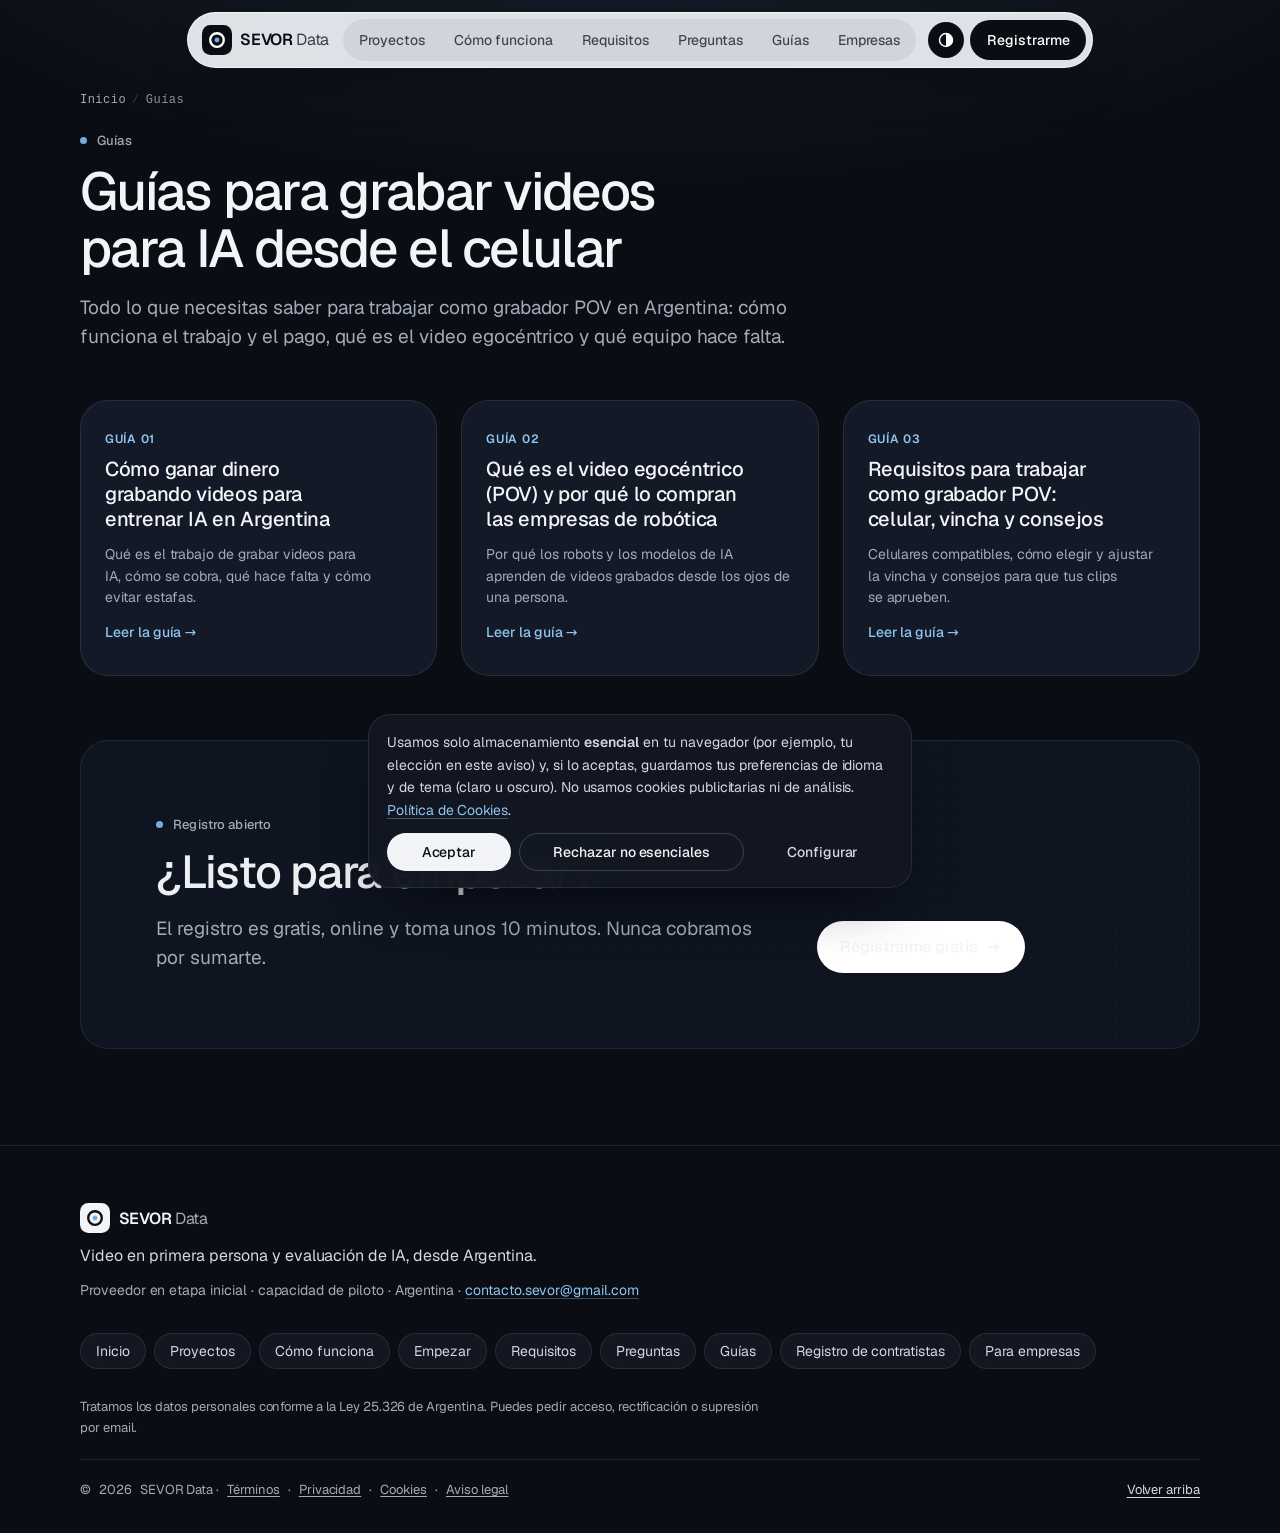
==== guias/index.html @ 480b8129 "Dominio: sevor-data.dev.ar" ====
<!doctype html>
<html lang="es">
<head>
  <meta charset="utf-8">
  <meta name="viewport" content="width=device-width, initial-scale=1, viewport-fit=cover">
  <meta name="color-scheme" content="dark light">
  <title>Guías para grabar videos para IA desde el celular | SEVOR Data</title>
  <meta name="description" content="Guías en español para trabajar grabando video POV para inteligencia artificial en Argentina: cómo se gana, qué es el video egocéntrico y qué celular y vincha necesitas.">
  <meta name="robots" content="index, follow">
  <meta name="theme-color" content="#0a0d14" media="(prefers-color-scheme: dark)">
  <meta name="theme-color" content="#0a0d14">
  <link rel="canonical" href="https://sevor-data.dev.ar/guias/">
  <link rel="icon" href="../favicon.svg" type="image/svg+xml">
  <link rel="apple-touch-icon" href="../assets/img/apple-touch-icon.png">

  <meta property="og:type" content="website">
  <meta property="og:site_name" content="SEVOR Data">
  <meta property="og:locale" content="es_AR">
  <meta property="og:title" content="Guías para grabar videos para IA desde el celular | SEVOR Data">
  <meta property="og:description" content="Guías en español para trabajar grabando video POV para inteligencia artificial en Argentina: cómo se gana, qué es el video egocéntrico y qué celular y vincha necesitas.">
  <meta property="og:url" content="https://sevor-data.dev.ar/guias/">
  <meta property="og:image" content="https://sevor-data.dev.ar/assets/img/og-image.png">
  <meta property="og:image:width" content="1200">
  <meta property="og:image:height" content="630">
  <meta property="og:image:alt" content="SEVOR Data: video POV en primera persona para entrenar IA, desde Argentina">
  <meta name="twitter:card" content="summary_large_image">
  <meta name="twitter:title" content="Guías para grabar videos para IA desde el celular | SEVOR Data">
  <meta name="twitter:description" content="Guías en español para trabajar grabando video POV para inteligencia artificial en Argentina: cómo se gana, qué es el video egocéntrico y qué celular y vincha necesitas.">
  <meta name="twitter:image" content="https://sevor-data.dev.ar/assets/img/og-image.png">

  <script>(function(d){d.classList.add("js");var t=null;try{t=localStorage.getItem("sevor_theme")}catch(e){}d.setAttribute("data-theme",t==="light"?"light":"dark")})(document.documentElement);</script>
  <link rel="preload" as="font" type="font/woff2" href="../assets/fonts/geist-latin.woff2" crossorigin>
  <link rel="stylesheet" href="../assets/css/style.css?v=20261111">
  <link rel="stylesheet" href="../assets/css/sevor.css?v=20261111">
  <script type="application/ld+json">
{
  "@context": "https://schema.org",
  "@graph": [
    {
      "@type": "Organization",
      "@id": "https://sevor-data.dev.ar/#org",
      "name": "SEVOR Data",
      "url": "https://sevor-data.dev.ar/",
      "logo": "https://sevor-data.dev.ar/assets/img/logo-512.png",
      "email": "contacto.sevor@gmail.com",
      "description": "Equipo argentino que coordina contratistas independientes para grabar video egocéntrico (POV) de tareas del hogar y al aire libre, usado para entrenar modelos de inteligencia artificial y robótica.",
      "areaServed": {
        "@type": "Country",
        "name": "Argentina"
      },
      "knowsLanguage": [
        "es",
        "en",
        "pt"
      ],
      "contactPoint": {
        "@type": "ContactPoint",
        "contactType": "customer support",
        "email": "contacto.sevor@gmail.com",
        "availableLanguage": [
          "Spanish",
          "English",
          "Portuguese"
        ]
      }
    },
    {
      "@type": "WebSite",
      "@id": "https://sevor-data.dev.ar/#website",
      "url": "https://sevor-data.dev.ar/",
      "name": "SEVOR Data",
      "inLanguage": "es",
      "publisher": {
        "@id": "https://sevor-data.dev.ar/#org"
      }
    },
    {
      "@type": "CollectionPage",
      "@id": "https://sevor-data.dev.ar/guias/#page",
      "url": "https://sevor-data.dev.ar/guias/",
      "name": "Guías para grabar videos para IA",
      "inLanguage": "es",
      "isPartOf": {
        "@id": "https://sevor-data.dev.ar/#website"
      },
      "hasPart": [
        {
          "@type": "Article",
          "headline": "Cómo ganar dinero grabando videos para entrenar IA en Argentina",
          "url": "https://sevor-data.dev.ar/guias/ganar-dinero-grabando-videos-para-ia.html"
        },
        {
          "@type": "Article",
          "headline": "Qué es el video egocéntrico (POV) y por qué lo compran las empresas de robótica",
          "url": "https://sevor-data.dev.ar/guias/que-es-el-video-egocentrico-pov.html"
        },
        {
          "@type": "Article",
          "headline": "Requisitos para trabajar como grabador POV: celular, vincha y consejos",
          "url": "https://sevor-data.dev.ar/guias/requisitos-grabador-pov-celular-vincha.html"
        }
      ]
    },
    {
      "@type": "BreadcrumbList",
      "itemListElement": [
        {
          "@type": "ListItem",
          "position": 1,
          "name": "Inicio",
          "item": "https://sevor-data.dev.ar/"
        },
        {
          "@type": "ListItem",
          "position": 2,
          "name": "Guías",
          "item": "https://sevor-data.dev.ar/guias/"
        }
      ]
    }
  ]
}
  </script>
  <script src="../assets/js/config.js?v=20261111" defer></script>
  <script src="../assets/js/main.js?v=20261111" defer></script>
</head>
<body id="top" data-root="../" data-page="guias">
  <a class="skip" href="#main">Saltar al contenido</a>

  <header class="sx-header" data-header>
    <div class="sx-bar">
      <a class="sx-brand" href="../" aria-label="SEVOR Data, inicio"><svg class="sx-mark" viewBox="0 0 32 32" aria-hidden="true"><rect width="32" height="32" rx="9" class="sx-mark__bg"/><circle cx="16" cy="16" r="7.25" fill="none" class="sx-mark__ring" stroke-width="2.5"/><circle cx="16" cy="16" r="2.6" fill="#74acdf"/></svg><span class="sx-brand__word">SEVOR <span>Data</span></span></a>
      <nav class="sx-nav" aria-label="Principal"><ul class="sx-nav__track"><li><a href="../#proyectos">Proyectos</a></li><li><a href="../#como-funciona">Cómo funciona</a></li><li><a href="../#requisitos">Requisitos</a></li><li><a href="../#preguntas">Preguntas</a></li><li><a href="../guias/">Guías</a></li><li><a href="../para-empresas.html">Empresas</a></li></ul></nav>
      <div class="sx-tools"><button class="sx-theme" type="button" data-theme-toggle aria-label="Cambiar a tema claro"><svg viewBox="0 0 20 20" aria-hidden="true"><circle cx="10" cy="10" r="7.25" fill="none" stroke="currentColor" stroke-width="1.6"/><path d="M10 2.75a7.25 7.25 0 0 1 0 14.5z" fill="currentColor"/></svg></button><a class="sx-cta" href="../registro.html">Registrarme</a><button class="menu-toggle sx-menu-btn" type="button" aria-expanded="false" aria-controls="mobile-menu" aria-label="Menú"><span></span></button></div>
    </div>
    <div class="mobile-menu sx-sheet" id="mobile-menu" hidden><nav aria-label="Móvil"><ul><li><a href="../#proyectos">Proyectos</a></li><li><a href="../#como-funciona">Cómo funciona</a></li><li><a href="../#requisitos">Requisitos</a></li><li><a href="../#preguntas">Preguntas</a></li><li><a href="../guias/">Guías</a></li><li><a href="../para-empresas.html">Empresas</a></li></ul></nav><div class="sx-sheet__cta"><a class="btn btn-primary" href="../registro.html">Registrarme</a></div></div>
  </header>

  <main id="main" class="article-page">
    <div class="container">
      <nav class="crumbs" aria-label="Ruta"><ol><li><a href="../">Inicio</a></li><li aria-current="page">Guías</li></ol></nav>
      <header class="article-head">
        <p class="eyebrow">Guías</p>
        <h1>Guías para grabar videos para IA desde el celular</h1>
        <p class="lead">Todo lo que necesitas saber para trabajar como grabador POV en Argentina: cómo funciona el trabajo y el pago, qué es el video egocéntrico y qué equipo hace falta.</p>
      </header>
      <ul class="guide-cards" role="list">
          <li><a href="../guias/ganar-dinero-grabando-videos-para-ia.html"><span class="num">GUÍA 01</span><h2 style="font-size:var(--fs-lg);line-height:1.25;letter-spacing:-.015em">Cómo ganar dinero grabando videos para entrenar IA en Argentina</h2><p>Qué es el trabajo de grabar videos para IA, cómo se cobra, qué hace falta y cómo evitar estafas.</p><span class="more">Leer la guía →</span></a></li>
          <li><a href="../guias/que-es-el-video-egocentrico-pov.html"><span class="num">GUÍA 02</span><h2 style="font-size:var(--fs-lg);line-height:1.25;letter-spacing:-.015em">Qué es el video egocéntrico (POV) y por qué lo compran las empresas de robótica</h2><p>Por qué los robots y los modelos de IA aprenden de videos grabados desde los ojos de una persona.</p><span class="more">Leer la guía →</span></a></li>
          <li><a href="../guias/requisitos-grabador-pov-celular-vincha.html"><span class="num">GUÍA 03</span><h2 style="font-size:var(--fs-lg);line-height:1.25;letter-spacing:-.015em">Requisitos para trabajar como grabador POV: celular, vincha y consejos</h2><p>Celulares compatibles, cómo elegir y ajustar la vincha y consejos para que tus clips se aprueben.</p><span class="more">Leer la guía →</span></a></li>
      </ul>
      <div class="article-cta">
          <div class="cta-band">
            <div class="grid-12">
              <div class="cta-copy">
                <p class="eyebrow" style="color:var(--night-muted)">Registro abierto</p>
                <h2>¿Listo para empezar?</h2>
                <p class="lead" style="color:var(--night-muted)">El registro es gratis, online y toma unos 10 minutos. Nunca cobramos por sumarte.</p>
              </div>
              <div class="cta-side on-night">
                <div class="cta-row">
                  <a class="btn btn-primary btn-lg" href="../registro.html">Registrarme gratis<svg class="arrow" viewBox="0 0 16 16" fill="none" stroke="currentColor" stroke-width="1.6" stroke-linecap="round" stroke-linejoin="round" aria-hidden="true"><path d="M3 8h10M9 4l4 4-4 4"/></svg></a>
                </div>
              </div>
            </div>
          </div>
        </div>
    </div>
  </main>

  <footer class="sx-footer">
    <div class="container">
      <div class="sx-footer__top">
        <div class="sx-footer__brand">
          <a class="sx-brand" href="../" aria-label="SEVOR Data, inicio"><svg class="sx-mark" viewBox="0 0 32 32" aria-hidden="true"><rect width="32" height="32" rx="9" class="sx-mark__bg"/><circle cx="16" cy="16" r="7.25" fill="none" class="sx-mark__ring" stroke-width="2.5"/><circle cx="16" cy="16" r="2.6" fill="#74acdf"/></svg><span class="sx-brand__word">SEVOR <span>Data</span></span></a>
          <p class="sx-footer__tag">Video en primera persona y evaluación de IA, desde Argentina.</p>
          <p class="sx-footer__line"><span>Proveedor en etapa inicial · capacidad de piloto</span> · <span>Argentina</span> · <a class="link" href="mailto:contacto.sevor@gmail.com" data-email-text>contacto.sevor@gmail.com</a></p>
        </div>
        <div class="sx-footer__social" data-social-wrap hidden>
          <p class="sx-footer__label">Síguenos</p>
          <div class="social" data-social aria-label="Redes sociales"></div>
        </div>
      </div>
      <nav class="sx-footer__nav" aria-labelledby="f-explore">
        <h2 id="f-explore" class="visually-hidden">Explorar</h2>
        <ul class="sx-pills"><li><a href="../">Inicio</a></li><li><a href="../#proyectos">Proyectos</a></li><li><a href="../#como-funciona">Cómo funciona</a></li><li><a href="../#empezar">Empezar</a></li><li><a href="../#requisitos">Requisitos</a></li><li><a href="../#preguntas">Preguntas</a></li><li><a href="../guias/">Guías</a></li><li><a href="../registro.html">Registro de contratistas</a></li><li><a href="../para-empresas.html">Para empresas</a></li></ul>
      </nav>
      <p class="sx-footer__legal">Tratamos los datos personales conforme a la Ley 25.326 de Argentina. Puedes pedir acceso, rectificación o supresión por email.</p>
      <div class="sx-footer__bottom">
        <span class="legal-links">© <span id="year">2026</span> SEVOR Data · <a href="../legal/terminos.html">Términos</a> · <a href="../legal/privacidad.html">Privacidad</a> · <a href="../legal/cookies.html">Cookies</a> · <a href="../legal/aviso-legal.html">Aviso legal</a></span>
        <a class="to-top" href="#top">Volver arriba</a>
      </div>
    </div>
  </footer>
</body>
</html>
---- assets/css/style.css ----
/* ==========================================================================
   SEVOR Data — design system & site styles
   1. Tokens   2. Base   3. Layout   4. Type   5. Components
   6. Header   7. Sections (index)   8. Registration   9. Utility/motion
   ========================================================================== */

/* 1. TOKENS -------------------------------------------------------------- */
:root {
  /* Neutrals (warm paper + cool ink) */
  --paper: #f6f6f3;
  --paper-2: #efefea;
  --surface: #ffffff;
  --ink: #0c0e12;
  --ink-2: #353a43;      /* body copy on paper: 11:1 */
  --ink-3: #5c636d;      /* secondary copy on paper: 5.8:1 */
  --ink-4: #6b717b;      /* tertiary text / mono labels: 4.5:1 on paper */
  --line: #e2e2dc;
  --line-strong: #cbcbc3;

  /* Night (dark bands) */
  --night: #0b0d11;
  --night-2: #13161c;
  --night-3: #1c2028;
  --night-line: rgba(255, 255, 255, .10);
  --night-text: #eceef1;
  --night-muted: #a4aab3;  /* 8.3:1 on --night */

  /* One accent: Argentine celeste */
  --celeste: #6cace4;      /* fills / on dark */
  --celeste-ink: #1d5c93;  /* text & links on paper: 6.6:1 */
  --celeste-wash: #e6f0fa;

  /* Status */
  --danger: #b42318;
  --danger-wash: #fdf1f0;
  --ok: #17663f;
  --ok-wash: #ecf6f0;
  --warn-wash: #fbf6e9;
  --warn-line: #ead9a8;

  /* Type */
  --font-sans: "Inter", ui-sans-serif, system-ui, -apple-system, "Segoe UI", Roboto, Arial, sans-serif;
  --font-display: "Inter Tight", "Inter", ui-sans-serif, system-ui, -apple-system, "Segoe UI", Arial, sans-serif;
  --font-serif: "Instrument Serif", "Iowan Old Style", Georgia, "Times New Roman", serif;
  --font-mono: ui-monospace, "SF Mono", SFMono-Regular, Menlo, Consolas, "Liberation Mono", monospace;

  --fs-xs: .75rem;      /* 12 */
  --fs-sm: .875rem;     /* 14 */
  --fs-base: 1rem;      /* 16 */
  --fs-md: 1.125rem;    /* 18 */
  --fs-lg: 1.25rem;     /* 20 */
  --fs-xl: 1.5rem;      /* 24 */
  --fs-2xl: clamp(1.75rem, 1.35rem + 1.2vw, 2.25rem);
  --fs-3xl: clamp(2.125rem, 1.4rem + 2.4vw, 3.375rem);
  --fs-display: clamp(2.5rem, 1.4rem + 4.1vw, 4.5rem);

  /* 8px spacing scale */
  --sp-0: .25rem;  /* 4 */
  --sp-1: .5rem;   /* 8 */
  --sp-2: 1rem;    /* 16 */
  --sp-3: 1.5rem;  /* 24 */
  --sp-4: 2rem;    /* 32 */
  --sp-5: 2.5rem;  /* 40 */
  --sp-6: 3rem;    /* 48 */
  --sp-8: 4rem;    /* 64 */
  --sp-10: 5rem;   /* 80 */
  --sp-12: 6rem;   /* 96 */
  --sp-16: 8rem;   /* 128 */
  --section-y: clamp(4.5rem, 3rem + 6vw, 8.5rem);

  /* Grid */
  --container: 1200px;
  --gutter: clamp(1rem, .6rem + 1.4vw, 1.5rem);
  --page-x: clamp(1.25rem, .5rem + 3vw, 2.5rem);

  /* Shape */
  --r-xs: 4px;
  --r-sm: 6px;
  --r-md: 10px;
  --r-lg: 16px;
  --r-xl: 24px;
  --r-pill: 999px;
  --hairline: 1px solid var(--line);

  --sh-1: 0 1px 2px rgba(12, 14, 18, .05);
  --sh-2: 0 1px 2px rgba(12, 14, 18, .05), 0 6px 20px -10px rgba(12, 14, 18, .18);
  --sh-3: 0 2px 4px rgba(12, 14, 18, .04), 0 24px 48px -24px rgba(12, 14, 18, .28);
  --focus: 0 0 0 3px var(--paper), 0 0 0 5px var(--celeste-ink);

  /* Motion */
  --ease-out: cubic-bezier(.2, .8, .2, 1);
  --ease-in-out: cubic-bezier(.65, 0, .35, 1);
  --dur-1: 120ms;
  --dur-2: 200ms;
  --dur-3: 360ms;
  --dur-4: 720ms;

  --header-h: 72px;
  --header-h-sm: 60px;
}

/* 2. BASE ---------------------------------------------------------------- */
*, *::before, *::after { box-sizing: border-box; }
html { -webkit-text-size-adjust: 100%; text-size-adjust: 100%; scroll-behavior: smooth; scroll-padding-top: calc(var(--header-h-sm) + var(--sp-2)); }
body {
  margin: 0;
  background: var(--paper);
  color: var(--ink-2);
  font: 400 var(--fs-base)/1.6 var(--font-sans);
  font-feature-settings: "cv11", "ss01", "ss03";
  -webkit-font-smoothing: antialiased;
  -moz-osx-font-smoothing: grayscale;
  text-rendering: optimizeLegibility;
  overflow-x: hidden;
}
img, svg, video, canvas, picture { display: block; max-width: 100%; }
img { height: auto; }
a { color: inherit; text-decoration: none; }
button, input, select, textarea { font: inherit; color: inherit; }
button { cursor: pointer; }
p, h1, h2, h3, h4, ul, ol, dl, dd, figure { margin: 0; }
:where(ul, ol)[role="list"] { list-style: none; padding: 0; }
:focus-visible { outline: none; box-shadow: var(--focus); border-radius: var(--r-xs); }
::selection { background: var(--celeste); color: var(--ink); }
[hidden] { display: none !important; }

.skip {
  position: absolute; left: var(--sp-2); top: -100px; z-index: 100;
  background: var(--ink); color: #fff; padding: var(--sp-1) var(--sp-2); border-radius: var(--r-sm);
  font-size: var(--fs-sm); font-weight: 500;
}
.skip:focus { top: var(--sp-2); }
.visually-hidden, .hp {
  position: absolute !important; width: 1px; height: 1px; padding: 0; margin: -1px;
  overflow: hidden; clip: rect(0 0 0 0); white-space: nowrap; border: 0;
}

/* 3. LAYOUT -------------------------------------------------------------- */
.container { width: 100%; max-width: calc(var(--container) + 2 * var(--page-x)); margin-inline: auto; padding-inline: var(--page-x); }
.grid-12 { display: grid; grid-template-columns: repeat(12, minmax(0, 1fr)); column-gap: var(--gutter); }
.section { padding-block: var(--section-y); position: relative; }
.section + .section.is-flush { padding-top: 0; }
.section--white { background: var(--surface); border-block: var(--hairline); }
.section--night { background: var(--night); color: var(--night-muted); }

/* 4. TYPE ---------------------------------------------------------------- */
h1, h2, h3, h4 { font-family: var(--font-display); color: var(--ink); font-weight: 600; text-wrap: balance; }
h1 { font-size: var(--fs-display); line-height: 1.02; letter-spacing: -.038em; }
h2 { font-size: var(--fs-3xl); line-height: 1.06; letter-spacing: -.032em; }
h3 { font-size: var(--fs-xl); line-height: 1.2; letter-spacing: -.018em; }
h4 { font-size: var(--fs-md); line-height: 1.35; letter-spacing: -.01em; }
p { text-wrap: pretty; }
.serif, h1 em, h2 em, .em-host em {
  font-family: var(--font-serif); font-style: italic; font-weight: 400;
  letter-spacing: -.012em; font-size: 1.08em; line-height: 0; /* keep line box stable */
}
.section--night h2, .section--night h3 { color: var(--night-text); }
.section--night h2 em { color: var(--celeste); }

.lead { font-size: var(--fs-md); line-height: 1.55; color: var(--ink-3); max-width: 38em; }
@media (min-width: 1024px) { .lead { font-size: 1.1875rem; } }
.section--night .lead { color: var(--night-muted); }

.eyebrow {
  display: inline-flex; align-items: center; gap: .625rem;
  font: 500 var(--fs-xs)/1 var(--font-mono); letter-spacing: .08em; text-transform: uppercase; color: var(--ink-3);
}
.eyebrow::before { content: ""; width: 6px; height: 6px; background: var(--celeste); border-radius: 1px; flex: none; }
.section--night .eyebrow { color: var(--night-muted); }
.mono { font-family: var(--font-mono); font-size: var(--fs-xs); letter-spacing: .04em; }
.muted { color: var(--ink-3); }
.small { font-size: var(--fs-sm); line-height: 1.55; }
.link { color: var(--celeste-ink); text-decoration: underline; text-decoration-thickness: 1px; text-underline-offset: 3px; text-decoration-color: color-mix(in srgb, currentColor 35%, transparent); transition: text-decoration-color var(--dur-2); }
.link:hover { text-decoration-color: currentColor; }

.section-head { display: grid; gap: var(--sp-2); margin-bottom: var(--sp-8); max-width: 46rem; }
.section-head h2 { margin-top: var(--sp-0); }
@media (min-width: 1024px) {
  .section-head.is-split { max-width: none; grid-template-columns: repeat(12, minmax(0, 1fr)); column-gap: var(--gutter); align-items: end; }
  .section-head.is-split > .head-main { grid-column: 1 / span 7; display: grid; gap: var(--sp-2); }
  .section-head.is-split > .lead { grid-column: 9 / span 4; }
}

/* 5. COMPONENTS ---------------------------------------------------------- */
/* Buttons */
.btn {
  --btn-h: 46px;
  display: inline-flex; align-items: center; justify-content: center; gap: .5rem;
  height: var(--btn-h); padding: 0 1.125rem; border-radius: var(--r-md);
  font: 500 .9375rem/1 var(--font-sans); letter-spacing: -.005em; white-space: nowrap;
  border: 1px solid transparent; cursor: pointer; user-select: none;
  transition: background-color var(--dur-2) var(--ease-out), border-color var(--dur-2) var(--ease-out),
              color var(--dur-2) var(--ease-out), box-shadow var(--dur-2) var(--ease-out), transform var(--dur-2) var(--ease-out);
}
.btn:active { transform: translateY(1px); }
.btn[disabled] { opacity: .55; cursor: not-allowed; transform: none; }
.btn-sm { --btn-h: 38px; padding: 0 .875rem; font-size: var(--fs-sm); border-radius: 9px; }
.btn-lg { --btn-h: 52px; padding: 0 1.375rem; font-size: 1rem; }
.btn-primary { background: var(--ink); color: #fff; box-shadow: inset 0 1px 0 rgba(255, 255, 255, .12), var(--sh-1); }
.btn-primary:hover { background: #262a33; }
.btn-secondary { background: var(--surface); color: var(--ink); border-color: var(--line-strong); box-shadow: var(--sh-1); }
.btn-secondary:hover { border-color: var(--ink-4); background: var(--surface-2, #fbfbf9); }
.btn-quiet { background: transparent; color: var(--ink-2); }
.btn-quiet:hover { background: rgba(12, 14, 18, .05); color: var(--ink); }
.btn .arrow { width: 16px; height: 16px; flex: none; transition: transform var(--dur-2) var(--ease-out); }
.btn:hover .arrow { transform: translateX(2px); }
.on-night .btn-primary, .section--night .btn-primary { background: #fff; color: var(--ink); box-shadow: none; }
.on-night .btn-primary:hover, .section--night .btn-primary:hover { background: #dfe3e8; }
.on-night .btn-secondary, .section--night .btn-secondary { background: transparent; color: var(--night-text); border-color: rgba(255, 255, 255, .22); box-shadow: none; }
.on-night .btn-secondary:hover, .section--night .btn-secondary:hover { border-color: rgba(255, 255, 255, .5); background: rgba(255, 255, 255, .04); }
.section--night :focus-visible { box-shadow: 0 0 0 3px var(--night), 0 0 0 5px var(--celeste); }
.cta-row { display: flex; flex-wrap: wrap; gap: .75rem; align-items: center; }

/* Pills & tags */
.pill {
  display: inline-flex; align-items: center; gap: .5rem; height: 30px; padding: 0 .75rem 0 .625rem;
  border: var(--hairline); border-radius: var(--r-pill); background: var(--surface);
  font-size: var(--fs-sm); font-weight: 500; color: var(--ink-2); box-shadow: var(--sh-1);
}
.pill .dot { width: 7px; height: 7px; border-radius: 50%; background: var(--ok); box-shadow: 0 0 0 3px var(--ok-wash); }

/* Tick list */
.ticks { list-style: none; padding: 0; display: grid; gap: .75rem; }
.ticks li { position: relative; padding-left: 1.75rem; line-height: 1.5; }
.ticks li::before {
  content: ""; position: absolute; left: 0; top: .2em; width: 1.125rem; height: 1.125rem; border-radius: 50%;
  background: var(--celeste-wash) url("data:image/svg+xml,%3Csvg xmlns='http://www.w3.org/2000/svg' viewBox='0 0 16 16' fill='none' stroke='%231d5c93' stroke-width='2' stroke-linecap='round' stroke-linejoin='round'%3E%3Cpath d='m4.5 8.2 2.3 2.3 4.7-5'/%3E%3C/svg%3E") center/12px no-repeat;
}
.ticks.is-ruled { gap: 0; }
.ticks.is-ruled li { padding-block: .875rem; border-top: var(--hairline); padding-left: 2rem; }
.ticks.is-ruled li::before { top: calc(.875rem + .2em); }
.ticks.is-ruled li:last-child { border-bottom: var(--hairline); }

/* Callouts */
.callout {
  display: flex; gap: .75rem; align-items: flex-start; padding: .875rem 1rem; border-radius: var(--r-md);
  border: 1px solid var(--line); background: var(--surface); font-size: var(--fs-sm); line-height: 1.5; color: var(--ink-2);
}
.callout svg { width: 18px; height: 18px; flex: none; margin-top: 1px; color: var(--ink-3); }
.callout.is-warn { background: var(--warn-wash); border-color: var(--warn-line); color: #4a3a0c; }
.callout.is-warn svg { color: #8a6514; }
.callout.is-info { background: var(--celeste-wash); border-color: #c8dcf0; color: #183f62; }
.callout.is-info svg { color: var(--celeste-ink); }

/* Media frames */
.media { position: relative; overflow: hidden; border-radius: var(--r-lg); background: var(--paper-2); isolation: isolate; }
.media picture { width: 100%; height: 100%; }
.media img { width: 100%; height: 100%; object-fit: cover; }
.media::after { content: ""; position: absolute; inset: 0; border-radius: inherit; box-shadow: inset 0 0 0 1px rgba(12, 14, 18, .08); pointer-events: none; }
.media-tag {
  position: absolute; left: var(--sp-2); top: var(--sp-2); z-index: 1;
  display: inline-flex; align-items: center; gap: .5rem; height: 28px; padding: 0 .625rem; border-radius: var(--r-sm);
  background: rgba(12, 14, 18, .62); color: #fff; backdrop-filter: blur(8px); -webkit-backdrop-filter: blur(8px);
  font: 500 11px/1 var(--font-mono); letter-spacing: .08em; text-transform: uppercase;
}
.media-tag .rec { width: 7px; height: 7px; border-radius: 50%; background: #ff5a4e; }
.figcap { margin-top: .875rem; display: flex; gap: .75rem; align-items: baseline; font-size: var(--fs-sm); color: var(--ink-3); }
.figcap .mono { color: var(--ink-4); flex: none; }

/* 6. HEADER -------------------------------------------------------------- */
.site-header {
  position: sticky; top: 0; z-index: 50;
  background: rgba(246, 246, 243, .72);
  backdrop-filter: saturate(1.6) blur(14px); -webkit-backdrop-filter: saturate(1.6) blur(14px);
  border-bottom: 1px solid transparent;
  transition: border-color var(--dur-3) var(--ease-out), background-color var(--dur-3) var(--ease-out);
}
.site-header.is-condensed { border-bottom-color: var(--line); background: rgba(246, 246, 243, .86); }
.header-inner { display: flex; align-items: center; gap: var(--sp-4); height: var(--header-h); transition: height var(--dur-3) var(--ease-out); }
.site-header.is-condensed .header-inner { height: var(--header-h-sm); }

.brand { display: inline-flex; align-items: center; gap: .625rem; color: var(--ink); flex: none; }
.brand-mark { width: 28px; height: 28px; flex: none; }
.brand-word { font: 600 1.0625rem/1 var(--font-display); letter-spacing: .06em; }
.brand-word span { font-weight: 500; color: var(--ink-3); letter-spacing: .02em; margin-left: .3em; }

.primary-nav { margin-left: auto; }
.primary-nav ul { display: flex; gap: .25rem; list-style: none; padding: 0; }
.primary-nav a {
  display: inline-flex; align-items: center; height: 36px; padding: 0 .75rem; border-radius: var(--r-sm);
  font-size: var(--fs-sm); font-weight: 500; color: var(--ink-3); transition: color var(--dur-2), background-color var(--dur-2);
}
.primary-nav a:hover, .primary-nav a[aria-current="true"] { color: var(--ink); background: rgba(12, 14, 18, .045); }
.header-actions { display: flex; align-items: center; gap: .5rem; margin-left: auto; }
.primary-nav + .header-actions { margin-left: var(--sp-1); }

/* Language selector */
.lang { position: relative; }
.lang-btn {
  display: inline-flex; align-items: center; gap: .5rem; height: 38px; padding: 0 .625rem 0 .5rem;
  border: 1px solid transparent; border-radius: 9px; background: transparent; color: var(--ink-2);
  font-size: var(--fs-sm); font-weight: 500; transition: background-color var(--dur-2), border-color var(--dur-2);
}
.lang-btn:hover, .lang.open .lang-btn { background: rgba(12, 14, 18, .045); }
.lang-btn .chev { width: 14px; height: 14px; color: var(--ink-3); transition: transform var(--dur-2) var(--ease-out); }
.lang.open .lang-btn .chev { transform: rotate(180deg); }
.flag { width: 20px; height: 14px; border-radius: 2.5px; overflow: hidden; flex: none; box-shadow: 0 0 0 1px rgba(12, 14, 18, .14); }
.flag svg { width: 100%; height: 100%; }
.lang-code { font-family: var(--font-mono); font-size: 12px; letter-spacing: .06em; }
.lang-menu {
  position: absolute; right: 0; top: calc(100% + 8px); min-width: 216px; padding: 6px; z-index: 60;
  background: var(--surface); border: var(--hairline); border-radius: var(--r-md); box-shadow: var(--sh-3);
  opacity: 0; visibility: hidden; transform: translateY(-4px) scale(.98); transform-origin: top right;
  transition: opacity var(--dur-2) var(--ease-out), transform var(--dur-2) var(--ease-out), visibility 0s linear var(--dur-2);
}
.lang.open .lang-menu { opacity: 1; visibility: visible; transform: none; transition-delay: 0s; }
.lang-menu button {
  display: flex; align-items: center; gap: .75rem; width: 100%; height: 38px; padding: 0 .625rem;
  border: 0; border-radius: var(--r-sm); background: transparent; text-align: left; font-size: var(--fs-sm); color: var(--ink-2);
}
.lang-menu button:hover, .lang-menu button:focus-visible { background: var(--paper); color: var(--ink); box-shadow: none; }
.lang-menu .lang-name { flex: 1; font-weight: 500; }
.lang-menu .lang-code { color: var(--ink-4); }
.lang-menu .check { width: 16px; height: 16px; color: var(--celeste-ink); opacity: 0; }
.lang-menu [aria-checked="true"] .check { opacity: 1; }
.lang-menu [aria-checked="true"] .lang-name { color: var(--ink); }

/* Mobile menu */
.menu-toggle {
  display: none; width: 40px; height: 40px; border: 1px solid var(--line-strong); border-radius: 9px; background: var(--surface);
  align-items: center; justify-content: center; padding: 0;
}
.menu-toggle span { position: relative; display: block; width: 16px; height: 1.5px; background: var(--ink); transition: background-color var(--dur-2); }
.menu-toggle span::before, .menu-toggle span::after {
  content: ""; position: absolute; left: 0; width: 16px; height: 1.5px; background: var(--ink); transition: transform var(--dur-3) var(--ease-out);
}
.menu-toggle span::before { transform: translateY(-5px); }
.menu-toggle span::after { transform: translateY(5px); }
.menu-toggle[aria-expanded="true"] span { background: transparent; }
.menu-toggle[aria-expanded="true"] span::before { transform: rotate(45deg); }
.menu-toggle[aria-expanded="true"] span::after { transform: rotate(-45deg); }
.mobile-menu { border-top: var(--hairline); background: var(--paper); height: calc(100vh - var(--header-h)); height: calc(100dvh - var(--header-h)); overflow-y: auto; overscroll-behavior: contain; }
.mobile-menu nav ul { list-style: none; padding: var(--sp-1) 0; }
.mobile-menu nav a {
  display: flex; justify-content: space-between; align-items: center; padding: 1rem 0; border-bottom: var(--hairline);
  font: 500 1.125rem/1.2 var(--font-display); letter-spacing: -.01em; color: var(--ink);
}
.mobile-menu nav a::after { content: "→"; color: var(--ink-4); font-family: var(--font-sans); }
.mobile-menu .cta-row { padding: var(--sp-3) 0 var(--sp-4); }
.mobile-menu .cta-row .btn { flex: 1; }

@media (max-width: 1023px) {
  .primary-nav, .header-cta { display: none; }
  .menu-toggle { display: inline-flex; }
}
@media (min-width: 1181px) { .mobile-menu { display: none !important; } }
@media (max-width: 420px) { .brand-word span { display: none; } }

/* 7. INDEX SECTIONS ------------------------------------------------------ */
/* Hero */
.hero { position: relative; padding-top: clamp(2.5rem, 1rem + 5vw, 5.5rem); padding-bottom: var(--sp-4); overflow: hidden; }
.hero-grid { align-items: center; row-gap: var(--sp-4); }
.hero-copy { grid-column: 1 / span 7; grid-row: 1; position: relative; z-index: 2; display: grid; gap: var(--sp-3); align-content: start; }
.hero-copy h1 { margin-top: var(--sp-1); max-width: 12.5em; }
.hero-copy h1 em { color: var(--celeste-ink); }
.hero-copy .lead { max-width: 33em; }
.hero-copy .cta-row { margin-top: var(--sp-1); }
.hero-meta { display: flex; flex-wrap: wrap; gap: .25rem 1.25rem; list-style: none; padding: 0; margin-top: var(--sp-2); }
.hero-meta li { display: inline-flex; align-items: center; gap: .5rem; font: 500 12px/1.8 var(--font-mono); letter-spacing: .05em; text-transform: uppercase; color: var(--ink-3); }
.hero-meta li + li::before { content: ""; width: 3px; height: 3px; border-radius: 50%; background: var(--ink-4); margin-right: .75rem; }
@media (max-width: 599px) { .hero-meta { gap: .25rem 1rem; } .hero-meta li::before, .hero-meta li + li::before { content: ""; display: inline-block; width: 5px; height: 5px; border-radius: 1px; background: var(--ink-4); margin-right: .125rem; } }

.hero-visual { grid-column: 7 / span 6; grid-row: 1; position: relative; aspect-ratio: 1 / 1; min-height: 320px; margin-right: calc(var(--page-x) * -.5); }
.hero-visual canvas { position: absolute; inset: 0; width: 100%; height: 100%; opacity: 0; transition: opacity 1.2s var(--ease-out); }
.hero.webgl-ready .hero-visual canvas { opacity: 1; }
.hero-visual .globe-fallback { position: absolute; inset: 6%; width: 88%; height: 88%; transition: opacity .6s var(--ease-out); }
.hero.webgl-ready .globe-fallback { opacity: 0; }
.globe-label {
  position: absolute; right: 6%; bottom: 9%; z-index: 2; display: grid; gap: 2px; padding: .5rem .75rem;
  background: rgba(255, 255, 255, .8); border: var(--hairline); border-radius: var(--r-sm); box-shadow: var(--sh-1);
  backdrop-filter: blur(6px); -webkit-backdrop-filter: blur(6px);
  font: 500 11px/1.45 var(--font-mono); letter-spacing: .06em; color: var(--ink-2); text-transform: uppercase;
}
.globe-label b { font-weight: 600; color: var(--ink); display: flex; align-items: center; gap: .5rem; }
.globe-label b::before { content: ""; width: 6px; height: 6px; border-radius: 50%; background: var(--celeste-ink); box-shadow: 0 0 0 3px var(--celeste-wash); }
.globe-label span { color: var(--ink-3); }

.hero-media { margin-top: clamp(2.5rem, 1rem + 4vw, 4.5rem); }
.hero-media .media { aspect-ratio: 21 / 9; border-radius: var(--r-xl); box-shadow: var(--sh-3); }
.hero-media .media img { object-position: 50% 58%; }

@media (max-width: 1023px) {
  .hero-copy { grid-column: 1 / -1; grid-row: auto; }
  .hero-visual { grid-column: 1 / -1; grid-row: auto; order: 2; width: min(100%, 560px); margin: calc(var(--sp-4) * -1) auto 0; }
  .hero-media .media { aspect-ratio: 4 / 3; border-radius: var(--r-lg); }
}
@media (max-width: 599px) {
  .hero-visual { min-height: 0; aspect-ratio: 1 / .92; margin-top: calc(var(--sp-3) * -1); }
  .globe-label { right: 0; bottom: 4%; }
  .hero-copy .cta-row .btn { flex: 1 1 auto; }
}

/* Capabilities index band */
.capabilities { padding-block: var(--sp-10) var(--sp-8); }
.cap-head { grid-column: 1 / span 5; }
.cap-statement { font: 500 var(--fs-2xl)/1.2 var(--font-display); letter-spacing: -.022em; color: var(--ink); margin-top: var(--sp-2); text-wrap: balance; }
.cap-list { list-style: none; padding: 0; margin-top: var(--sp-8); display: grid; grid-template-columns: repeat(4, minmax(0, 1fr)); border-top: 1px solid var(--ink); }
.cap-list li { border-right: var(--hairline); }
.cap-list li:last-child { border-right: 0; }
.cap-list a { display: grid; gap: .625rem; align-content: start; height: 100%; padding: var(--sp-3) var(--sp-3) var(--sp-4) 0; transition: background-color var(--dur-2); }
.cap-list li + li a { padding-left: var(--sp-3); }
.cap-list .num { font: 500 12px/1 var(--font-mono); color: var(--ink-4); letter-spacing: .06em; }
.cap-list h3 { font-size: var(--fs-md); letter-spacing: -.012em; display: flex; justify-content: space-between; gap: .5rem; }
.cap-list h3 .go { color: var(--ink-4); transition: transform var(--dur-2) var(--ease-out), color var(--dur-2); font-family: var(--font-sans); }
.cap-list a:hover h3 .go { transform: translate(2px, -2px); color: var(--ink); }
.cap-list p { font-size: var(--fs-sm); color: var(--ink-3); line-height: 1.55; }
@media (max-width: 1023px) {
  .cap-head { grid-column: 1 / -1; }
  .cap-list { grid-template-columns: repeat(2, minmax(0, 1fr)); }
  .cap-list li:nth-child(2) { border-right: 0; }
  .cap-list li:nth-child(n+3) { border-top: var(--hairline); }
  .cap-list li:nth-child(3) a { padding-left: 0; }
}
@media (max-width: 599px) {
  .cap-list { grid-template-columns: 1fr; }
  .cap-list li { border-right: 0; }
  .cap-list li + li { border-top: var(--hairline); }
  .cap-list li + li a { padding-left: 0; }
  .cap-list a { padding: var(--sp-3) 0; }
}

/* Feature rows */
.feature { align-items: center; row-gap: var(--sp-4); }
.feature + .feature { margin-top: clamp(4rem, 2rem + 6vw, 7.5rem); }
.feature-media { grid-column: 1 / span 7; }
.feature-body { grid-column: 9 / span 4; display: grid; gap: var(--sp-2); }
.feature.is-reversed .feature-media { grid-column: 6 / span 7; order: 2; }
.feature.is-reversed .feature-body { grid-column: 1 / span 4; order: 1; }
.feature-media .media { aspect-ratio: 4 / 3; }
.feature-body .num { font: 500 12px/1 var(--font-mono); letter-spacing: .08em; color: var(--celeste-ink); }
.feature-body h3 { font-size: clamp(1.5rem, 1.2rem + .9vw, 2rem); letter-spacing: -.025em; line-height: 1.1; }
.feature-body p { color: var(--ink-3); }
.feature-body .ticks { margin-top: var(--sp-1); font-size: var(--fs-sm); color: var(--ink-2); }
@media (max-width: 1023px) {
  .feature-media, .feature-body, .feature.is-reversed .feature-media, .feature.is-reversed .feature-body { grid-column: 1 / -1; order: initial; }
  .feature-body { max-width: 36rem; }
}

/* Code / schema panel */
.code-panel { background: var(--night); border-radius: var(--r-lg); color: #c9ced6; box-shadow: var(--sh-3); overflow: hidden; border: 1px solid #1d2129; }
.code-bar { display: flex; align-items: center; gap: .75rem; height: 44px; padding: 0 1rem; border-bottom: 1px solid var(--night-line); font: 500 12px/1 var(--font-mono); color: var(--night-muted); }
.code-bar .dots { display: flex; gap: 6px; }
.code-bar .dots i { width: 9px; height: 9px; border-radius: 50%; background: #2c313b; }
.code-bar .file { margin-left: auto; letter-spacing: .03em; }
.code-panel pre { margin: 0; padding: 1.25rem 1.25rem 1.5rem; overflow-x: auto; font: 400 13px/1.75 var(--font-mono); tab-size: 2; }
.code-panel .k { color: #9cc7ee; }
.code-panel .s { color: #e8e3d4; }
.code-panel .n { color: #f0b37e; }
.code-panel .p { color: #6b727d; }
@media (max-width: 599px) { .code-panel pre { font-size: 12px; padding: 1rem; } }

/* Process timeline */
.timeline { list-style: none; padding: 0; display: grid; grid-template-columns: repeat(4, minmax(0, 1fr)); column-gap: var(--gutter); counter-reset: step; position: relative; }
.timeline::before { content: ""; position: absolute; left: 0; right: 0; top: 15px; height: 1px; background: var(--line-strong); }
.timeline li { position: relative; display: grid; gap: .625rem; align-content: start; padding-right: var(--sp-2); }
.timeline .node {
  position: relative; z-index: 1; width: 31px; height: 31px; border-radius: 50%; background: var(--surface); border: 1px solid var(--line-strong);
  display: grid; place-items: center; font: 600 12px/1 var(--font-mono); color: var(--ink); margin-bottom: var(--sp-2);
  transition: background-color var(--dur-3) var(--ease-out), color var(--dur-3), border-color var(--dur-3);
}
.timeline li.in .node { background: var(--ink); color: var(--paper); border-color: var(--ink); }
.timeline .step-label { font: 500 11px/1 var(--font-mono); letter-spacing: .08em; text-transform: uppercase; color: var(--ink-3); }
.timeline h3 { font-size: var(--fs-lg); }
.timeline p { font-size: var(--fs-sm); color: var(--ink-3); line-height: 1.6; }
.process-note { margin-top: var(--sp-8); max-width: 40rem; }
@media (max-width: 1023px) {
  .timeline { grid-template-columns: 1fr; row-gap: var(--sp-4); padding-left: 3rem; }
  .timeline::before { left: 15px; right: auto; top: 8px; bottom: 8px; width: 1px; height: auto; }
  .timeline .node { position: absolute; left: -3rem; top: 0; margin: 0; }
  .timeline li { padding-right: 0; }
}

/* Quality spec sheet */
.qa-grid { align-items: start; row-gap: var(--sp-6); }
.qa-intro { grid-column: 1 / span 4; display: grid; gap: var(--sp-2); position: sticky; top: calc(var(--header-h-sm) + var(--sp-4)); }
.qa-sheet { grid-column: 6 / span 7; background: var(--surface); border: var(--hairline); border-radius: var(--r-lg); box-shadow: var(--sh-2); overflow: hidden; }
.sheet-head { display: flex; flex-wrap: wrap; justify-content: space-between; align-items: center; gap: 1rem; padding: 1rem 1.25rem; border-bottom: var(--hairline); background: var(--surface-2, #fbfbf9); }
.sheet-head .mono { color: var(--ink-3); text-transform: uppercase; letter-spacing: .08em; }
.sheet-head .doc-id { color: var(--ink-4); }
.sheet-cols, .sheet-row { display: grid; grid-template-columns: 4.5rem minmax(0, 1fr) auto; gap: 1rem; padding: .875rem 1.25rem; align-items: start; }
.sheet-cols { border-bottom: var(--hairline); font: 500 11px/1 var(--font-mono); letter-spacing: .08em; text-transform: uppercase; color: var(--ink-4); padding-block: .75rem; }
.sheet-row + .sheet-row { border-top: var(--hairline); }
.sheet-row { padding-block: 1.125rem; transition: background-color var(--dur-2); }
.sheet-row:hover { background: var(--surface-2, #fbfbf9); }
.sheet-row .id { font: 500 12px/1.6 var(--font-mono); color: var(--ink-3); }
.sheet-row h3 { font-size: var(--fs-base); letter-spacing: -.008em; line-height: 1.4; }
.sheet-row p { font-size: var(--fs-sm); color: var(--ink-3); line-height: 1.55; margin-top: .25rem; }
.status-chip {
  display: inline-flex; align-items: center; gap: .375rem; height: 24px; padding: 0 .5rem; border-radius: var(--r-pill);
  background: var(--ok-wash); color: var(--ok); font: 500 12px/1 var(--font-sans); white-space: nowrap;
}
.status-chip svg { width: 12px; height: 12px; }
@media (max-width: 1023px) {
  .qa-intro, .qa-sheet { grid-column: 1 / -1; position: static; }
}
@media (max-width: 599px) {
  .sheet-cols { display: none; }
  .sheet-row { grid-template-columns: 1fr auto; gap: .375rem .75rem; padding: 1rem; }
  .sheet-row .id { grid-column: 1 / -1; }
  .sheet-row > div { grid-column: 1; }
}

/* Why Argentina (night band) */
.why-grid { row-gap: var(--sp-8); align-items: center; }
.why-copy { grid-column: 1 / span 6; display: grid; gap: var(--sp-2); }
.why-map { grid-column: 8 / span 5; position: relative; }
.why-map svg { width: 100%; height: auto; max-height: 420px; }
.why-map figcaption { margin-top: var(--sp-2); font: 500 11px/1.5 var(--font-mono); letter-spacing: .08em; text-transform: uppercase; color: var(--night-muted); display: flex; justify-content: space-between; gap: 1rem; border-top: 1px solid var(--night-line); padding-top: .75rem; }
.facts { grid-column: 1 / -1; list-style: none; padding: 0; display: grid; grid-template-columns: repeat(4, minmax(0, 1fr)); border-top: 1px solid var(--night-line); }
.facts li { padding: var(--sp-4) var(--sp-3) 0 0; display: grid; gap: .625rem; align-content: start; }
.facts li + li { padding-left: var(--sp-3); border-left: 1px solid var(--night-line); }
.facts .token { font: 500 clamp(1.75rem, 1.3rem + 1.2vw, 2.25rem)/1 var(--font-display); letter-spacing: -.03em; color: var(--night-text); margin-bottom: var(--sp-1); }
.facts .token em { font-family: var(--font-serif); font-weight: 400; color: var(--celeste); }
.facts h3 { font-size: var(--fs-base); letter-spacing: -.005em; }
.facts p { font-size: var(--fs-sm); line-height: 1.6; }
@media (max-width: 1023px) {
  .why-copy, .why-map { grid-column: 1 / -1; }
  .why-map { max-width: 420px; }
  .facts { grid-template-columns: repeat(2, minmax(0, 1fr)); }
  .facts li:nth-child(3) { padding-left: 0; border-left: 0; }
  .facts li:nth-child(n+3) { border-top: 1px solid var(--night-line); margin-top: var(--sp-4); }
}
@media (max-width: 599px) {
  .facts { grid-template-columns: 1fr; }
  .facts li, .facts li + li { padding: var(--sp-3) 0; border-left: 0; margin-top: 0; }
  .facts li + li { border-top: 1px solid var(--night-line); }
}

/* Recruit */
.recruit { align-items: stretch; row-gap: var(--sp-4); }
.recruit-media { grid-column: 1 / span 6; }
.recruit-media .media { height: 100%; min-height: 420px; background: #111; }
.recruit-media .media img { object-position: 50% 50%; }
.recruit-body { grid-column: 8 / span 5; display: grid; gap: var(--sp-2); align-content: center; padding-block: var(--sp-2); }
.recruit-body .ticks { margin-top: var(--sp-2); font-size: var(--fs-sm); }
.recruit-body .cta-row { margin-top: var(--sp-2); }
@media (max-width: 1023px) {
  .recruit-media, .recruit-body { grid-column: 1 / -1; }
  .recruit-media .media { min-height: 0; aspect-ratio: 16 / 10; }
}

/* Final CTA */
.cta-band { background: var(--night); color: var(--night-muted); border-radius: var(--r-xl); padding: clamp(2.5rem, 1.5rem + 4vw, 5rem); position: relative; overflow: hidden; }
.cta-band::before {
  content: ""; position: absolute; inset: 0; pointer-events: none; opacity: .5;
  background-image: radial-gradient(rgba(255, 255, 255, .09) 1px, transparent 1.2px); background-size: 18px 18px;
  -webkit-mask-image: linear-gradient(105deg, transparent 35%, #000 100%); mask-image: linear-gradient(105deg, transparent 35%, #000 100%);
}
.cta-band .grid-12 { position: relative; row-gap: var(--sp-4); align-items: end; padding: 0; }
.cta-band .cta-copy { grid-column: 1 / span 7; display: grid; gap: var(--sp-2); }
.cta-band h2 { color: var(--night-text); }
.cta-band h2 em { color: var(--celeste); }
.cta-band .cta-side { grid-column: 9 / span 4; display: grid; gap: var(--sp-2); }
.cta-band .mail-label { font: 500 11px/1 var(--font-mono); letter-spacing: .08em; text-transform: uppercase; color: var(--night-muted); }
.cta-band .mail { font: 500 clamp(1.125rem, 1rem + .5vw, 1.375rem)/1.3 var(--font-display); color: var(--night-text); letter-spacing: -.01em; word-break: break-word; border-bottom: 1px solid rgba(255, 255, 255, .25); padding-bottom: .5rem; transition: border-color var(--dur-2); }
.cta-band .mail:hover { border-color: var(--celeste); }
.cta-band :focus-visible { box-shadow: 0 0 0 3px var(--night), 0 0 0 5px var(--celeste); }
@media (max-width: 1023px) { .cta-band .cta-copy, .cta-band .cta-side { grid-column: 1 / -1; } }

/* Footer */
.site-footer { border-top: var(--hairline); padding-top: var(--sp-10); padding-bottom: var(--sp-4); font-size: var(--fs-sm); color: var(--ink-3); background: var(--paper); }
.foot-grid { row-gap: var(--sp-6); }
.foot-brand { grid-column: 1 / span 4; display: grid; gap: var(--sp-2); align-content: start; }
.foot-brand p { max-width: 22rem; line-height: 1.6; }
.foot-col { grid-column: span 2; display: grid; gap: .75rem; align-content: start; }
.foot-col.is-wide { grid-column: span 4; }
.foot-col h2 { font: 500 11px/1 var(--font-mono); letter-spacing: .08em; text-transform: uppercase; color: var(--ink-3); margin-bottom: .25rem; }
.foot-col ul { list-style: none; padding: 0; display: grid; gap: .625rem; }
.foot-col a { color: var(--ink-2); transition: color var(--dur-2); }
.foot-col a:hover { color: var(--ink); text-decoration: underline; text-underline-offset: 3px; }
.foot-col p { line-height: 1.6; }
.foot-bottom { margin-top: var(--sp-10); padding-top: var(--sp-3); border-top: var(--hairline); display: flex; flex-wrap: wrap; gap: .5rem 1.5rem; justify-content: space-between; align-items: center; font-size: 13px; }
.foot-bottom .mono { color: var(--ink-4); }
.to-top { display: inline-flex; align-items: center; gap: .375rem; color: var(--ink-3); }
.to-top:hover { color: var(--ink); }
@media (max-width: 1023px) {
  .foot-brand { grid-column: 1 / -1; }
  .foot-col { grid-column: span 4; }
  .foot-col.is-wide { grid-column: span 8; }
}
@media (max-width: 599px) {
  .foot-col { grid-column: span 6; }
  .foot-col.is-wide { grid-column: 1 / -1; }
}

/* Simple centered page (gracias / 404) */
.page-center { min-height: calc(100vh - var(--header-h) - 120px); display: grid; place-items: center; padding-block: var(--sp-12); }
.result-card { max-width: 560px; width: 100%; background: var(--surface); border: var(--hairline); border-radius: var(--r-xl); box-shadow: var(--sh-3); padding: clamp(2rem, 1.5rem + 2vw, 3rem); display: grid; gap: var(--sp-2); }
.result-icon { width: 48px; height: 48px; border-radius: 50%; display: grid; place-items: center; background: var(--ok-wash); color: var(--ok); margin-bottom: var(--sp-1); }
.result-icon svg { width: 22px; height: 22px; }
.result-card h1 { font-size: var(--fs-3xl); }
.result-card .cta-row { margin-top: var(--sp-2); }

/* 8. REGISTRATION -------------------------------------------------------- */
.reg-page { padding-block: clamp(2rem, 1rem + 3vw, 4rem) var(--sp-12); }
.reg-head { display: grid; gap: var(--sp-2); max-width: 44rem; margin-bottom: var(--sp-6); }
.reg-head h1 { font-size: var(--fs-3xl); }
.reg-layout { align-items: start; row-gap: var(--sp-4); }
.reg-main { grid-column: 1 / span 8; }
.reg-aside { grid-column: 10 / span 3; position: sticky; top: calc(var(--header-h-sm) + var(--sp-3)); display: grid; gap: var(--sp-2); }
@media (max-width: 1023px) {
  .reg-main, .reg-aside { grid-column: 1 / -1; position: static; }
  .reg-aside { order: 2; }
}

.form-card { background: var(--surface); border: var(--hairline); border-radius: var(--r-xl); box-shadow: var(--sh-2); }
.form-card > header { padding: var(--sp-3) clamp(1.25rem, .8rem + 1.5vw, 2rem) 0; }

/* Stepper */
.stepper { list-style: none; padding: 0; display: grid; grid-template-columns: repeat(3, minmax(0, 1fr)); gap: .75rem; }
.stepper li { display: grid; gap: .625rem; align-content: start; min-width: 0; }
.stepper .bar { height: 3px; border-radius: 3px; background: var(--line); overflow: hidden; position: relative; }
.stepper .bar::after { content: ""; position: absolute; inset: 0; background: var(--ink); transform: scaleX(0); transform-origin: left; transition: transform var(--dur-4) var(--ease-out); }
.stepper li.active .bar::after { transform: scaleX(.5); background: var(--celeste-ink); }
.stepper li.done .bar::after { transform: scaleX(1); }
.stepper .row { display: flex; align-items: center; gap: .5rem; min-width: 0; }
.stepper .n {
  width: 22px; height: 22px; border-radius: 50%; flex: none; display: grid; place-items: center;
  border: 1px solid var(--line-strong); font: 600 11px/1 var(--font-mono); color: var(--ink-3); background: var(--surface);
  transition: all var(--dur-3) var(--ease-out);
}
.stepper li.active .n { border-color: var(--ink); color: var(--ink); }
.stepper li.done .n { background: var(--ink); border-color: var(--ink); color: var(--paper); font-size: 0; }
.stepper li.done .n::after { content: ""; width: 10px; height: 10px; background: url("data:image/svg+xml,%3Csvg xmlns='http://www.w3.org/2000/svg' viewBox='0 0 16 16' fill='none' stroke='white' stroke-width='2.4' stroke-linecap='round' stroke-linejoin='round'%3E%3Cpath d='m3.5 8.4 2.9 2.9 6-6.3'/%3E%3C/svg%3E") center/contain no-repeat; }
.stepper .t { font-size: var(--fs-sm); font-weight: 600; color: var(--ink-3); white-space: nowrap; overflow: hidden; text-overflow: ellipsis; }
.stepper li.active .t, .stepper li.done .t { color: var(--ink); }
.stepper .d { font-size: 12.5px; color: var(--ink-3); padding-left: calc(22px + .5rem); line-height: 1.4; }
.step-count { font: 500 11px/1 var(--font-mono); letter-spacing: .08em; text-transform: uppercase; color: var(--ink-3); margin-bottom: var(--sp-2); }
@media (max-width: 599px) {
  .stepper .d { display: none; }
  .stepper .t { display: none; }
}

.panel { padding: var(--sp-4) clamp(1.25rem, .8rem + 1.5vw, 2rem) var(--sp-3); }
.panel-title { font-size: var(--fs-xl); margin-bottom: var(--sp-1); }
.group { display: grid; gap: var(--sp-3); padding-block: var(--sp-4); border-top: var(--hairline); }
.group:first-of-type { border-top: 0; padding-top: var(--sp-2); }
.group-head h3 { font-size: var(--fs-base); letter-spacing: -.005em; }
.group-head p { font-size: var(--fs-sm); color: var(--ink-3); margin-top: 2px; }
.fields { display: grid; grid-template-columns: repeat(2, minmax(0, 1fr)); gap: var(--sp-3) var(--sp-2); }
.field { display: grid; gap: .375rem; align-content: start; min-width: 0; border: 0; padding: 0; margin: 0; }
.field.full { grid-column: 1 / -1; }
@media (max-width: 599px) { .fields { grid-template-columns: 1fr; } }

.field > label, .field > legend, .label-like { font-size: var(--fs-sm); font-weight: 500; color: var(--ink); padding: 0; }
.field input[type="text"], .field input[type="email"], .field input[type="number"], .field select {
  width: 100%; height: 44px; padding: 0 .875rem; border-radius: var(--r-md);
  border: 1px solid var(--line-strong); background: var(--surface); color: var(--ink);
  font-size: var(--fs-base); box-shadow: var(--sh-1);
  transition: border-color var(--dur-2), box-shadow var(--dur-2);
}
.field input::placeholder { color: var(--ink-4); }
.field input:hover, .field select:hover { border-color: var(--ink-4); }
.field input:focus, .field select:focus { outline: none; border-color: var(--celeste-ink); box-shadow: 0 0 0 3px rgba(29, 92, 147, .16); }
.field select {
  appearance: none; -webkit-appearance: none; padding-right: 2.5rem; cursor: pointer;
  background: var(--surface) url("data:image/svg+xml,%3Csvg xmlns='http://www.w3.org/2000/svg' viewBox='0 0 16 16' fill='none' stroke='%235c636d' stroke-width='1.6' stroke-linecap='round' stroke-linejoin='round'%3E%3Cpath d='m4 6 4 4 4-4'/%3E%3C/svg%3E") right .875rem center/16px no-repeat;
}
.field .hint { font-size: 12.5px; color: var(--ink-3); line-height: 1.45; }
.err { font-size: 12.5px; color: var(--danger); line-height: 1.45; display: flex; gap: .375rem; align-items: flex-start; }
.err:empty { display: none; }
.err::before {
  content: ""; width: 14px; height: 14px; flex: none; margin-top: 1px;
  background: url("data:image/svg+xml,%3Csvg xmlns='http://www.w3.org/2000/svg' viewBox='0 0 16 16' fill='none' stroke='%23b42318' stroke-width='1.6' stroke-linecap='round'%3E%3Ccircle cx='8' cy='8' r='6.3'/%3E%3Cpath d='M8 4.8v3.6M8 11h.01'/%3E%3C/svg%3E") center/contain no-repeat;
}
.field.invalid input, .field.invalid select { border-color: var(--danger); }
.field.invalid input:focus, .field.invalid select:focus { box-shadow: 0 0 0 3px rgba(180, 35, 24, .14); }

/* Choice cards */
.choices { display: flex; flex-wrap: wrap; gap: .5rem; }
.choice { position: relative; flex: 1 1 0; min-width: 6.5rem; }
.choice input { position: absolute; opacity: 0; inset: 0; margin: 0; cursor: pointer; }
.choice span {
  display: flex; align-items: center; gap: .625rem; height: 44px; padding: 0 .875rem; border-radius: var(--r-md);
  border: 1px solid var(--line-strong); background: var(--surface); font-size: var(--fs-sm); font-weight: 500; color: var(--ink-2);
  box-shadow: var(--sh-1); transition: border-color var(--dur-2), background-color var(--dur-2), box-shadow var(--dur-2);
}
.choice span::before { content: ""; width: 16px; height: 16px; border-radius: 50%; border: 1.5px solid var(--line-strong); flex: none; transition: all var(--dur-2); background: var(--surface); }
.choice:hover span { border-color: var(--ink-4); }
.choice input:checked + span { border-color: var(--ink); background: var(--surface-2, #fbfbf9); color: var(--ink); box-shadow: 0 0 0 1px var(--ink); }
.choice input:checked + span::before { border: 5px solid var(--ink); }
.choice input:focus-visible + span { box-shadow: 0 0 0 3px rgba(29, 92, 147, .2); border-color: var(--celeste-ink); }
.field.invalid .choice span { border-color: #e4b1ab; }

/* File drop */
.drop {
  position: relative; display: flex; align-items: center; gap: 1rem; padding: .875rem; min-height: 92px;
  border: 1px dashed var(--line-strong); border-radius: var(--r-md); background: var(--surface-2, #fbfbf9); cursor: pointer;
  transition: border-color var(--dur-2), background-color var(--dur-2);
}
.drop:hover { border-color: var(--ink-4); background: var(--surface); }
.drop:focus-within { border-color: var(--celeste-ink); box-shadow: 0 0 0 3px rgba(29, 92, 147, .16); }
.drop input[type="file"] { position: absolute; inset: 0; opacity: 0; cursor: pointer; width: 100%; }
.drop .thumb {
  width: 84px; height: 60px; flex: none; border-radius: var(--r-sm); background: var(--surface) center/cover no-repeat;
  border: var(--hairline); display: grid; place-items: center; color: var(--ink-4);
}
.drop .thumb svg { width: 26px; height: 26px; fill: none; stroke: currentColor; stroke-width: 1.4; stroke-linecap: round; stroke-linejoin: round; }
.drop .thumb.has svg { display: none; }
.drop .thumb.has { border-color: transparent; box-shadow: 0 0 0 1px rgba(12, 14, 18, .1); }
.drop .meta { display: grid; gap: .25rem; min-width: 0; }
.drop .meta b { font-size: var(--fs-sm); font-weight: 500; color: var(--ink); }
.drop .meta [data-status] { font-size: 12.5px; color: var(--ink-3); line-height: 1.4; }
.drop.has-file { border-style: solid; background: var(--surface); }
.drop.has-file .meta [data-status] { color: var(--ok); }
.drop .pick {
  margin-left: auto; flex: none; display: inline-flex; align-items: center; height: 32px; padding: 0 .75rem; border-radius: 8px;
  border: 1px solid var(--line-strong); background: var(--surface); font-size: 13px; font-weight: 500; color: var(--ink); box-shadow: var(--sh-1);
}
.drop .pick .when-has { display: none; }
.drop.has-file .pick .when-empty { display: none; }
.drop.has-file .pick .when-has { display: inline; }
.drop.is-busy .meta [data-status] { color: var(--ink-3); }
.field.invalid .drop { border-color: var(--danger); background: var(--danger-wash); }
@media (max-width: 420px) { .drop .pick { display: none; } }


.check { display: flex; align-items: flex-start; gap: .75rem; margin-top: var(--sp-3); cursor: pointer; font-size: var(--fs-sm); line-height: 1.5; color: var(--ink-2); }
.check input {
  appearance: none; -webkit-appearance: none; width: 20px; height: 20px; flex: none; margin: 0; margin-top: 1px; border-radius: 6px;
  border: 1.5px solid var(--line-strong); background: var(--surface); display: grid; place-items: center; cursor: pointer;
  transition: background-color var(--dur-2), border-color var(--dur-2);
}
.check input:hover { border-color: var(--ink-4); }
.check input:checked { background: var(--celeste) url("data:image/svg+xml,%3Csvg xmlns='http://www.w3.org/2000/svg' viewBox='0 0 16 16' fill='none' stroke='%230a0d14' stroke-width='2.2' stroke-linecap='round' stroke-linejoin='round'%3E%3Cpath d='m3.5 8.4 2.9 2.9 6-6.3'/%3E%3C/svg%3E") center/13px no-repeat; border-color: var(--celeste); }
.check input:focus-visible { box-shadow: 0 0 0 3px rgba(29, 92, 147, .25); }
.check + .err { margin-top: .5rem; padding-left: 2rem; }


/* Summary */
.summary-groups { display: grid; gap: var(--sp-2); }
.sum-card { border: var(--hairline); border-radius: var(--r-md); overflow: hidden; }
.sum-card header { display: flex; justify-content: space-between; align-items: center; gap: 1rem; padding: .75rem 1rem; background: var(--surface-2, #fbfbf9); border-bottom: var(--hairline); }
.sum-card header h3 { font-size: var(--fs-sm); letter-spacing: 0; }
.sum-card header button { border: 0; background: transparent; color: var(--celeste-ink); font-size: 13px; font-weight: 500; padding: .25rem .375rem; border-radius: var(--r-xs); }
.sum-card header button:hover { text-decoration: underline; text-underline-offset: 3px; }
.sum-card dl { display: grid; grid-template-columns: minmax(0, 2fr) minmax(0, 3fr); }
.sum-card dt, .sum-card dd { padding: .625rem 1rem; font-size: var(--fs-sm); border-top: var(--hairline); }
.sum-card dt:first-of-type, .sum-card dt:first-of-type + dd { border-top: 0; }
.sum-card dt { color: var(--ink-3); }
.sum-card dd { color: var(--ink); font-weight: 500; overflow-wrap: anywhere; }
@media (max-width: 599px) {
  .sum-card dl { grid-template-columns: 1fr; }
  .sum-card dd { border-top: 0; padding-top: 0; }
}

.actions { display: flex; flex-wrap: wrap; gap: .625rem; align-items: center; padding: var(--sp-3) clamp(1.25rem, .8rem + 1.5vw, 2rem); border-top: var(--hairline); margin: var(--sp-4) calc(-1 * clamp(1.25rem, .8rem + 1.5vw, 2rem)) calc(-1 * var(--sp-3)); background: var(--surface-2, #fbfbf9); border-radius: 0 0 var(--r-xl) var(--r-xl); }
.actions .spacer { flex: 1; }
@media (max-width: 599px) {
  .actions .spacer { display: none; }
  .actions .btn { flex: 1 1 auto; }
  .actions .btn-primary { order: -1; flex-basis: 100%; }
}
.status { margin-top: var(--sp-2); font-size: var(--fs-sm); color: var(--ink-2); display: flex; align-items: center; gap: .5rem; min-height: 1.5em; }
.status:empty { display: none; }
.status.error { color: var(--danger); background: var(--danger-wash); border: 1px solid color-mix(in srgb, var(--danger) 40%, transparent); padding: .75rem 1rem; border-radius: var(--r-md); }
.status.success { color: var(--ok); background: var(--ok-wash); border: 1px solid #cde6d7; padding: .75rem 1rem; border-radius: var(--r-md); }
.spinner { width: 16px; height: 16px; border-radius: 50%; border: 2px solid currentColor; border-right-color: transparent; animation: spin .7s linear infinite; flex: none; }
.btn .spinner { width: 14px; height: 14px; }
@keyframes spin { to { transform: rotate(360deg); } }

/* Aside */
.aside-card { background: var(--surface); border: var(--hairline); border-radius: var(--r-lg); padding: var(--sp-3); display: grid; gap: var(--sp-2); }
.aside-card h2 { font-size: var(--fs-base); letter-spacing: -.005em; }
.aside-card .ticks { font-size: var(--fs-sm); gap: .625rem; }
.aside-card p { font-size: 13px; line-height: 1.55; color: var(--ink-3); }

/* 9. MOTION -------------------------------------------------------------- */
.js .reveal { opacity: 0; transform: translateY(14px); transition: opacity var(--dur-4) var(--ease-out), transform var(--dur-4) var(--ease-out); transition-delay: var(--d, 0ms); }
.js .reveal.in { opacity: 1; transform: none; }
.d1 { --d: 60ms; } .d2 { --d: 120ms; } .d3 { --d: 180ms; } .d4 { --d: 240ms; } .d5 { --d: 300ms; }
.step-panel { animation: panel-in var(--dur-3) var(--ease-out); }
@keyframes panel-in { from { opacity: 0; transform: translateY(6px); } to { opacity: 1; transform: none; } }

@media (prefers-reduced-motion: reduce) {
  html { scroll-behavior: auto; }
  *, *::before, *::after { animation-duration: .001ms !important; animation-iteration-count: 1 !important; transition-duration: .001ms !important; transition-delay: 0s !important; }
  .js .reveal { opacity: 1; transform: none; }
}

@media print {
  .site-header, .site-footer, .hero-visual, .actions { display: none !important; }
  body { background: #fff; }
}

/* 10. FAQ, guides & articles (2026-10-30) -------------------------------- */
.faq { display: grid; border-top: 1px solid var(--ink); }
.faq details { border-bottom: var(--hairline); }
.faq summary { list-style: none; cursor: pointer; display: flex; justify-content: space-between; gap: var(--sp-2); align-items: baseline; padding: var(--sp-3) 0; font: 600 var(--fs-md)/1.35 var(--font-display); color: var(--ink); letter-spacing: -.012em; }
.faq summary::-webkit-details-marker { display: none; }
.faq summary::after { content: "+"; font: 400 1.5rem/1 var(--font-sans); color: var(--ink-4); transition: transform var(--dur-2) var(--ease-out); flex: none; }
.faq details[open] summary::after { transform: rotate(45deg); }
.faq summary:focus-visible { outline: none; box-shadow: var(--focus); border-radius: var(--r-xs); }
.faq .answer { padding: 0 0 var(--sp-3); color: var(--ink-2); line-height: 1.65; max-width: 46rem; display: grid; gap: .75rem; }
.faq-grid .section-head { margin-bottom: var(--sp-4); }
.guide-cards { list-style: none; padding: 0; display: grid; grid-template-columns: repeat(3, minmax(0, 1fr)); gap: var(--gutter); }
.guide-cards a { display: grid; gap: .75rem; align-content: start; height: 100%; padding: var(--sp-4) var(--sp-3); background: var(--surface); border: var(--hairline); border-radius: var(--r-lg); box-shadow: var(--sh-1); transition: box-shadow var(--dur-2), transform var(--dur-2) var(--ease-out); }
.guide-cards a:hover { box-shadow: var(--sh-2); transform: translateY(-2px); }
.guide-cards .num { font: 500 12px/1 var(--font-mono); color: var(--ink-4); letter-spacing: .06em; }
.guide-cards h3 { font-size: var(--fs-lg); line-height: 1.25; letter-spacing: -.015em; }
.guide-cards p { font-size: var(--fs-sm); color: var(--ink-3); line-height: 1.55; }
.guide-cards .more { font-size: var(--fs-sm); color: var(--celeste-ink); font-weight: 500; }
@media (max-width: 1023px) { .guide-cards { grid-template-columns: 1fr; } }
.article-page { padding-block: clamp(2rem, 1rem + 3vw, 4rem) var(--sp-12); }
.crumbs { font: 500 var(--fs-xs)/1.4 var(--font-mono); letter-spacing: .04em; color: var(--ink-4); margin-bottom: var(--sp-3); }
.crumbs ol { list-style: none; padding: 0; display: flex; flex-wrap: wrap; gap: .375rem; }
.crumbs li + li::before { content: "/"; margin-right: .375rem; color: var(--line-strong); }
.crumbs a { color: var(--ink-3); }
.crumbs a:hover { color: var(--ink); text-decoration: underline; text-underline-offset: 3px; }
.article-head { display: grid; gap: var(--sp-2); max-width: 46rem; margin-bottom: var(--sp-6); }
.article-head h1 { font-size: var(--fs-3xl); line-height: 1.06; letter-spacing: -.032em; }
.article-head .meta { font: 500 var(--fs-xs)/1.4 var(--font-mono); letter-spacing: .04em; color: var(--ink-4); }
.prose { max-width: 42rem; color: var(--ink-2); font-size: var(--fs-md); line-height: 1.7; }
.prose > * + * { margin-top: 1.1em; }
.prose h2 { font-size: var(--fs-2xl); line-height: 1.15; letter-spacing: -.025em; margin-top: 2em; }
.prose h3 { font-size: var(--fs-lg); line-height: 1.3; margin-top: 1.6em; }
.prose ul, .prose ol { padding-left: 1.25em; display: grid; gap: .45em; }
.prose a:not(.btn) { color: var(--celeste-ink); text-decoration: underline; text-underline-offset: 3px; text-decoration-thickness: 1px; }
.prose strong { color: var(--ink); font-weight: 600; }
.prose .media { margin-block: 1.6em; }
.prose figure figcaption { margin-top: .5rem; font-size: var(--fs-sm); color: var(--ink-3); }
.article-cta { margin-top: var(--sp-8); }
.article-cta .cta-band .cta-copy { grid-column: 1 / span 8; }
.related { margin-top: var(--sp-8); max-width: 42rem; }
.related h2 { font: 500 11px/1 var(--font-mono); letter-spacing: .08em; text-transform: uppercase; color: var(--ink-3); margin-bottom: var(--sp-2); }
.related ul { list-style: none; padding: 0; display: grid; gap: .625rem; }
.related a { color: var(--celeste-ink); text-decoration: underline; text-underline-offset: 3px; }
.faq-grid .faq { grid-column: 6 / span 7; min-width: 0; }
@media (max-width: 1023px) { .faq-grid .faq { grid-column: 1 / -1; } }

/* 11. ENTREVISTA "MIRÁ" ----------------------------------------------------- */
.mira-page { padding-block: clamp(1.5rem, 1rem + 2vw, 3rem) var(--sp-12); }
.mira-head { display: grid; gap: var(--sp-2); max-width: 44rem; margin: var(--sp-3) 0 var(--sp-5); }
.mira-head h1 { font-size: var(--fs-3xl); }
.mira { max-width: 46rem; background: var(--surface); border: var(--hairline); border-radius: var(--r-xl); box-shadow: var(--sh-2); overflow: hidden; }
.mira-top { padding: var(--sp-3) clamp(1.25rem, .8rem + 1.5vw, 2rem) 0; }
.mira-progress { display: grid; gap: .5rem; }
.mira-bar { display: block; height: 4px; border-radius: 4px; background: var(--line); overflow: hidden; }
.mira-bar i { display: block; height: 100%; background: var(--celeste-ink); transform: scaleX(0); transform-origin: left; transition: transform var(--dur-4) var(--ease-out); }
.mira-progress-t { font-family: var(--font-mono); font-size: var(--fs-xs); color: var(--ink-4); letter-spacing: .02em; }
.mira-host { display: flex; gap: var(--sp-2); align-items: flex-start; padding: var(--sp-3) clamp(1.25rem, .8rem + 1.5vw, 2rem); }
.mira-avatar { position: relative; flex: none; width: 52px; height: 52px; border-radius: 50%; display: grid; place-items: center; background: var(--celeste-wash); color: var(--celeste-ink); border: 2px solid var(--celeste); font-family: var(--font-serif); font-size: 1.75rem; line-height: 1; }
.mira-avatar span { transform: translateY(1px); }
.mira-wave { position: absolute; right: -4px; bottom: -4px; display: flex; gap: 2px; align-items: flex-end; height: 16px; padding: 3px 4px; border-radius: var(--r-pill); background: var(--ink); opacity: 0; transition: opacity var(--dur-2); }
.mira-wave b { width: 2px; height: 4px; background: #fff; border-radius: 2px; }
.mira-avatar.is-talking .mira-wave { opacity: 1; }
.mira-avatar.is-talking .mira-wave b { animation: miraWave .9s var(--ease-in-out) infinite; }
.mira-avatar.is-talking .mira-wave b:nth-child(2) { animation-delay: .15s; }
.mira-avatar.is-talking .mira-wave b:nth-child(3) { animation-delay: .3s; }
@keyframes miraWave { 0%, 100% { height: 3px; } 50% { height: 10px; } }
@media (prefers-reduced-motion: reduce) { .mira-avatar.is-talking .mira-wave b { animation: none; height: 8px; } }
.mira-bubble { flex: 1; min-width: 0; background: var(--paper); border: var(--hairline); border-radius: 4px var(--r-lg) var(--r-lg) var(--r-lg); padding: .875rem 1rem; }
.mira-name { font-weight: 600; font-size: var(--fs-sm); color: var(--ink); }
.mira-name span { font-weight: 400; color: var(--ink-4); }
.mira-say { margin-top: .25rem; color: var(--ink-2); overflow-wrap: anywhere; }
.mira-voice { display: flex; flex-wrap: wrap; gap: .25rem .5rem; align-items: center; margin-top: .5rem; margin-left: -.5rem; }
.mira-voice .btn svg { width: 16px; height: 16px; }
.mira-voice .btn { gap: .375rem; }
.mira-stage { padding: 0 clamp(1.25rem, .8rem + 1.5vw, 2rem) var(--sp-4); display: grid; gap: var(--sp-2); border-top: var(--hairline); padding-top: var(--sp-3); }
.mira-stage h2 { font-size: var(--fs-2xl); outline: none; }
.mira-stage > .eyebrow { margin-bottom: -.5rem; }
.mira-fields { margin-top: var(--sp-1); }
.mira-part { border: 0; padding: 0; margin: 0; display: grid; gap: .625rem; min-width: 0; }
.mira-part + .mira-part { margin-top: var(--sp-1); }
.mira-part legend { font-weight: 600; font-size: var(--fs-sm); color: var(--ink); margin-bottom: .5rem; padding: 0; }
.mira-options { display: grid; gap: .5rem; }
.mira-opt { position: relative; display: block; cursor: pointer; }
.mira-opt input { position: absolute; opacity: 0; inset: 0; margin: 0; cursor: pointer; }
.mira-opt span { display: flex; align-items: center; gap: .75rem; min-height: 48px; padding: .625rem .875rem; border: 1px solid var(--line-strong); border-radius: var(--r-md); background: var(--surface); color: var(--ink-2); font-size: var(--fs-base); line-height: 1.35; transition: border-color var(--dur-2), box-shadow var(--dur-2), background-color var(--dur-2); overflow-wrap: anywhere; }
.mira-opt span::before { content: ""; width: 18px; height: 18px; border-radius: 50%; border: 1.5px solid var(--line-strong); flex: none; background: var(--surface); transition: all var(--dur-2); }
.mira-opt:hover span { border-color: var(--ink-4); }
.mira-opt input:checked + span { border-color: var(--ink); background: var(--surface-2, #fbfbf9); color: var(--ink); box-shadow: 0 0 0 1px var(--ink); }
.mira-opt input:checked + span::before { border: 5px solid var(--ink); }
.mira-opt input:focus-visible + span { box-shadow: 0 0 0 3px rgba(29, 92, 147, .2); border-color: var(--celeste-ink); }
.mira-open textarea { width: 100%; min-height: 8rem; padding: .75rem .875rem; border-radius: var(--r-md); border: 1px solid var(--line-strong); background: var(--surface); color: var(--ink); font: inherit; font-size: var(--fs-base); line-height: 1.5; resize: vertical; box-shadow: var(--sh-1); }
.mira-open textarea:focus { outline: none; border-color: var(--celeste-ink); box-shadow: 0 0 0 3px rgba(29, 92, 147, .16); }
.mira-open-tools { display: flex; flex-wrap: wrap; align-items: center; justify-content: space-between; gap: .5rem; margin-top: .5rem; }
.mira-mic { gap: .375rem; }
.mira-mic svg { width: 16px; height: 16px; }
.mira-mic.is-on { border-color: var(--danger); color: var(--danger); background: var(--danger-wash); }
.mira-listen { display: flex; flex-wrap: wrap; align-items: center; gap: .5rem .75rem; padding: .5rem .625rem; border: 1px solid var(--line); border-radius: var(--r-md); background: var(--paper); }
.mira-listen[hidden] { display: none; }
.mira-listen .mira-mic { flex: none; }
.mira-listen-t { display: flex; align-items: center; gap: .5rem; margin: 0; min-width: 0; flex: 1; font-size: var(--fs-sm); color: var(--ink-3); }
.mira-listen-dot { flex: none; width: 10px; height: 10px; border-radius: 50%; background: var(--line-strong); }
.mira-listen.is-listening { border-color: #f1cfcb; background: var(--danger-wash); }
.mira-listen.is-listening .mira-listen-t { color: var(--danger); font-weight: 600; }
.mira-listen.is-listening .mira-listen-dot { background: #e5484d; box-shadow: 0 0 0 0 rgba(229, 72, 77, .5); animation: miraListen 1.2s ease-out infinite; }
.mira-listen.is-listening .mira-mic { border-color: var(--danger); color: var(--danger); background: var(--surface); }
@keyframes miraListen { 0% { box-shadow: 0 0 0 0 rgba(229, 72, 77, .55); } 70% { box-shadow: 0 0 0 10px rgba(229, 72, 77, 0); } 100% { box-shadow: 0 0 0 0 rgba(229, 72, 77, 0); } }
@media (prefers-reduced-motion: reduce) { .mira-listen.is-listening .mira-listen-dot { animation: none; } }
.mira-meter { order: 3; flex: 1 1 100%; height: 4px; border-radius: 4px; background: var(--line); overflow: hidden; }
.mira-meter i { display: block; height: 100%; background: var(--ink-4); transform: scaleX(.02); transform-origin: left; transition: transform 80ms linear, background-color var(--dur-2); }
.mira-meter.is-sound i { background: #2f9e44; }
.mira-voice-st { margin: -.25rem 0 0; padding: .5rem .75rem; border-radius: var(--r-md); font-size: var(--fs-sm); line-height: 1.4; color: var(--ink-3); background: var(--paper); border: 1px solid var(--line); overflow-wrap: anywhere; }
.mira-voice-st.is-warn { background: var(--warn-wash); border-color: var(--warn-line); color: #4a3a0c; }
.mira-wv { max-width: 46rem; margin: 0 0 var(--sp-3); display: grid; gap: .625rem; }
.mira-wv-actions { display: flex; flex-wrap: wrap; align-items: center; gap: .5rem; }
.mira-debug { position: fixed; left: 8px; right: 8px; bottom: 8px; z-index: 9999; max-height: 42vh; overflow: auto; padding: .5rem .75rem; border-radius: 8px; background: rgba(12, 14, 18, .92); color: #e6edf3; font: 11px/1.4 var(--font-mono); }
.mira-debug pre { margin: 0; white-space: pre-wrap; word-break: break-word; }
.mira-debug button { float: right; background: none; border: 0; color: #fff; font-size: 18px; line-height: 1; cursor: pointer; }
.mira-heard { margin: -.25rem 0 0; font-style: italic; overflow-wrap: anywhere; }
.mira-heard[hidden], .mira-picked[hidden] { display: none; }
.mira-opt.is-voice span { border-color: var(--celeste-ink); background: var(--celeste-wash); box-shadow: 0 0 0 2px var(--celeste-ink); animation: miraPick .6s var(--ease-out); }
@keyframes miraPick { 0% { transform: scale(.98); } 60% { transform: scale(1.01); } 100% { transform: none; } }
.mira-picked { display: flex; flex-wrap: wrap; align-items: center; justify-content: space-between; gap: .25rem .75rem; padding: .5rem .5rem .5rem .875rem; border-radius: var(--r-md); background: var(--celeste-wash); border: 1px solid #c8dcf0; color: #183f62; font-size: var(--fs-sm); overflow-wrap: anywhere; }
.mira-picked span { min-width: 0; flex: 1 1 12rem; }
.mira-actions { display: flex; align-items: center; gap: .75rem; margin-top: var(--sp-1); }
.mira-actions .spacer { flex: 1; }
.mira-result { display: grid; gap: var(--sp-2); }
.mira-result .cta-row { margin-top: var(--sp-1); }
.mira-notes { max-width: 46rem; display: grid; gap: var(--sp-2); margin-top: var(--sp-4); }
.mira-gate { max-width: 46rem; margin-bottom: var(--sp-4); background: var(--surface); border: var(--hairline); border-radius: var(--r-xl); box-shadow: var(--sh-2); padding: clamp(1.25rem, 1rem + 1.5vw, 2rem); display: grid; gap: var(--sp-2); }
.mira-gate .mira-gate-row { display: flex; gap: var(--sp-2); align-items: flex-start; }
.mira-gate h2 { font-size: var(--fs-2xl); }
.reg-gated .reg-layout { display: none; }
@media (max-width: 480px) {
  .mira-host { gap: .75rem; }
  .mira-avatar { width: 44px; height: 44px; font-size: 1.5rem; }
  .mira-actions .btn { flex: 1; }
  .mira-actions .spacer { display: none; }
  .mira-result .cta-row .btn { width: 100%; }
}
.mira-top { display: flex; align-items: center; gap: var(--sp-2); }
.mira-top .mira-progress { flex: 1; min-width: 0; }
.mira-cam { position: relative; flex: none; width: 112px; aspect-ratio: 4 / 3; margin: 0; border-radius: var(--r-md); overflow: hidden; background: var(--night); box-shadow: var(--sh-2); order: 2; }
.mira-cam[hidden] { display: none; }
.mira-cam video { width: 100%; height: 100%; object-fit: cover; transform: scaleX(-1); display: block; }
.mira-cam figcaption { position: absolute; left: 6px; bottom: 6px; display: flex; align-items: center; gap: 4px; padding: 2px 6px; border-radius: var(--r-pill); background: rgba(11, 13, 17, .72); color: #fff; font: 600 10px/1.4 var(--font-mono); letter-spacing: .04em; }
.mira-cam .rec-dot { width: 7px; height: 7px; border-radius: 50%; background: #9aa0a8; }
.mira-cam .rec-label { opacity: .6; }
.mira-cam.is-rec .rec-dot { background: #e5484d; animation: miraRec 1.2s ease-in-out infinite; }
.mira-cam.is-rec .rec-label { opacity: 1; }
@keyframes miraRec { 50% { opacity: .35; } }
@media (prefers-reduced-motion: reduce) { .mira-cam.is-rec .rec-dot { animation: none; } }
.mira-rec-note { margin: 0 clamp(1.25rem, .8rem + 1.5vw, 2rem) var(--sp-2); }
.mira-consent { margin-top: var(--sp-1); }
.mira-consent a { overflow-wrap: anywhere; }
.mira-speak { margin: 0; }
.mira-speak svg { width: 18px; height: 18px; }
.mira-open + .check { margin-top: 0; }
.mira-help { margin: .5rem 0 0; padding-left: 1.1rem; display: grid; gap: .375rem; }
.mira-upload { display: grid; gap: .5rem; margin-top: var(--sp-1); padding: var(--sp-2); border: var(--hairline); border-radius: var(--r-lg); background: var(--paper); }
.mira-upload .mira-bar { height: 6px; }
.mira-upload .btn { justify-self: start; }
.mira-upload .mira-bar i { transition: transform var(--dur-3) var(--ease-out); }
@media (min-width: 1024px) {
  .mira-page .container > .mira, .mira-notes, .mira-head { margin-inline: auto; }
  .mira-page .crumbs { max-width: 46rem; margin-inline: auto; }
  .mira-cam { width: 160px; }
}
@media (max-width: 480px) {
  .mira-cam { width: 88px; }
}

/* 12. LEGAL + COOKIES ------------------------------------------------------- */
.legal-links { display: flex; flex-wrap: wrap; gap: .25rem .5rem; align-items: center; }
.legal-links a { color: inherit; text-decoration: underline; text-underline-offset: 2px; }
.legal-links a:hover { color: var(--ink); }
.legal-updated { font-family: var(--font-mono); font-size: var(--fs-xs); color: var(--ink-4); }
.prose .aaip { border-left: 3px solid var(--celeste-ink); padding: .75rem 1rem; background: var(--celeste-wash); border-radius: 0 var(--r-md) var(--r-md) 0; }
.prose table { width: 100%; border-collapse: collapse; font-size: var(--fs-sm); display: block; overflow-x: auto; }
.prose th, .prose td { text-align: left; vertical-align: top; padding: .5rem .625rem; border-bottom: var(--hairline); }
.prose th { color: var(--ink); font-weight: 600; white-space: nowrap; }
.cookie-bar { position: fixed; z-index: 90; left: max(.75rem, env(safe-area-inset-left)); right: max(.75rem, env(safe-area-inset-right)); bottom: max(.75rem, env(safe-area-inset-bottom)); max-width: 34rem; margin-inline: auto; background: var(--surface); border: var(--hairline); border-radius: var(--r-lg); box-shadow: var(--sh-3); padding: 1rem 1.125rem; display: grid; gap: .75rem; font-size: var(--fs-sm); color: var(--ink-2); }
.cookie-bar[hidden] { display: none; }
.cookie-bar p { margin: 0; }
.cookie-bar .cookie-actions { display: flex; flex-wrap: wrap; gap: .5rem; }
.cookie-bar .cookie-actions .btn { flex: 1 1 auto; }
.cookie-bar .cookie-prefs { display: grid; gap: .5rem; padding-top: .25rem; border-top: var(--hairline); }
.cookie-bar .cookie-prefs[hidden] { display: none; }
.cookie-bar .check { margin-top: .25rem; }
.cookie-bar .check input:disabled { opacity: .6; }
---- assets/css/sevor.css ----
/* ==========================================================================
   SEVOR Data — identidad visual v3 (2026-11-11). Se carga después de style.css.
   Lienzo nocturno azul tinta (tema oscuro por defecto) con tema claro opcional,
   barra flotante en forma de cápsula con indicador de sección, un acento celeste,
   secciones numeradas, tarjetas de paso con barra lateral y banda de tareas.
   1 Fuentes · 2 Tokens · 3 Base · 4 Botones · 5 Barra · 6 Hero · 7 Secciones
   8 Empezar · 9 Comunidad · 10 Pie · 11 Otras páginas · 12 Movimiento
   ========================================================================== */

/* 1. FUENTES — Geist (SIL OFL 1.1, ver /assets/fonts/OFL.txt), alojada en el sitio */
@font-face {
  font-family: "Geist"; font-style: normal; font-weight: 300 600; font-display: swap;
  src: url("../fonts/geist-latin.woff2") format("woff2");
  unicode-range: U+0000-00FF, U+0131, U+0152-0153, U+02BB-02BC, U+02C6, U+02DA, U+02DC, U+0304, U+0308, U+0329, U+2000-206F, U+20AC, U+2122, U+2191, U+2193, U+2212, U+2215, U+FEFF, U+FFFD;
}
@font-face {
  font-family: "Geist"; font-style: normal; font-weight: 300 600; font-display: swap;
  src: url("../fonts/geist-latin-ext.woff2") format("woff2");
  unicode-range: U+0100-02BA, U+02BD-02C5, U+02C7-02CC, U+02CE-02D7, U+02DD-02FF, U+1E00-1E9F, U+1EF2-1EFF, U+2020, U+20A0-20AB, U+20AD-20C4, U+2C60-2C7F, U+A720-A7FF;
}

/* 2. TOKENS ---------------------------------------------------------------- */
:root {
  --font-sans: "Geist", ui-sans-serif, system-ui, -apple-system, "Segoe UI", Roboto, Arial, sans-serif;
  --font-display: var(--font-sans);
  --font-serif: var(--font-sans);
  --font-mono: ui-monospace, "SF Mono", SFMono-Regular, Menlo, Consolas, "Liberation Mono", monospace;
  --container: 1120px;
  --r-md: 14px; --r-lg: 20px; --r-xl: 28px;
  --bar-h: 56px;
  --header-h: 84px; --header-h-sm: 76px;
  --celeste: #74acdf;
  --amber: #f2a93b;
  --ok-dot: #3ccf8e;
}
/* Oscuro (por defecto) */
:root, html[data-theme="dark"] {
  color-scheme: dark;
  --paper: #0a0d14;
  --paper-2: #0f131c;
  --surface: #121722;
  --surface-2: #171d2a;
  --card: #131926;
  --ink: #f2f4f8;
  --ink-2: #d3d8e1;
  --ink-3: #a2abb9;          /* 8.1:1 sobre --paper */
  --ink-4: #8a93a3;          /* 6.0:1 sobre --paper */
  --line: rgba(255, 255, 255, .09);
  --line-strong: rgba(255, 255, 255, .18);
  --celeste-ink: #8fc5f2;    /* enlaces sobre fondo oscuro: 10:1 */
  --celeste-wash: rgba(116, 172, 223, .13);
  --accent-line: #74acdf;
  --danger: #ff9b91; --danger-wash: rgba(255, 90, 78, .12);
  --ok: #6fdba6; --ok-wash: rgba(60, 207, 142, .14);
  --warn-wash: rgba(242, 169, 59, .10); --warn-line: rgba(242, 169, 59, .38); --warn-ink: #f6d39a;
  --btn-solid-bg: #f2f4f8; --btn-solid-ink: #0a0d14; --btn-solid-hover: #ffffff;
  /* cápsula clara sobre lienzo oscuro */
  --bar-bg: rgba(236, 239, 244, .94);
  --bar-line: rgba(255, 255, 255, .6);
  --bar-ink: #3b414c;
  --bar-ink-strong: #0a0d14;
  --bar-hover: #ffffff;
  --bar-active-bg: #0a0d14;
  --bar-active-ink: #ffffff;
  --bar-chip: rgba(10, 13, 20, .06);
  --sheet-bg: rgba(18, 23, 34, .97);
  --glow: radial-gradient(1200px 520px at 50% -180px, rgba(116, 172, 223, .16), transparent 70%);
  --sh-float: 0 18px 50px -18px rgba(0, 0, 0, .7);
  --sh-1: 0 1px 2px rgba(0, 0, 0, .3);
  --sh-2: 0 10px 30px -14px rgba(0, 0, 0, .6);
  --sh-3: 0 24px 60px -24px rgba(0, 0, 0, .75);
  --focus: 0 0 0 3px var(--paper), 0 0 0 5px #8fc5f2;
}
/* Claro */
html[data-theme="light"] {
  color-scheme: light;
  --paper: #f4f5f7;
  --paper-2: #eaecf0;
  --surface: #ffffff;
  --surface-2: #f7f8fa;
  --card: #ffffff;
  --ink: #0b0e14;
  --ink-2: #2b313b;
  --ink-3: #555d6a;          /* 6.4:1 sobre --paper */
  --ink-4: #646c79;          /* 5.1:1 sobre --paper */
  --line: #dfe2e7;
  --line-strong: #c6cbd3;
  --celeste-ink: #1d5c93;
  --celeste-wash: #e5eff9;
  --accent-line: #3d84c6;
  --danger: #b42318; --danger-wash: #fdf1f0;
  --ok: #17663f; --ok-wash: #e8f5ee;
  --warn-wash: #fbf5e6; --warn-line: #e6cf92; --warn-ink: #4a3a0c;
  --btn-solid-bg: #0b0e14; --btn-solid-ink: #ffffff; --btn-solid-hover: #262c37;
  /* cápsula oscura sobre lienzo claro */
  --bar-bg: rgba(14, 18, 27, .92);
  --bar-line: rgba(255, 255, 255, .08);
  --bar-ink: #b9c0cc;
  --bar-ink-strong: #ffffff;
  --bar-hover: rgba(255, 255, 255, .12);
  --bar-active-bg: #f4f5f7;
  --bar-active-ink: #0b0e14;
  --bar-chip: rgba(255, 255, 255, .08);
  --sheet-bg: rgba(255, 255, 255, .98);
  --glow: radial-gradient(1200px 520px at 50% -180px, rgba(116, 172, 223, .22), transparent 70%);
  --sh-float: 0 18px 50px -20px rgba(12, 16, 24, .35);
  --sh-1: 0 1px 2px rgba(12, 14, 18, .06);
  --sh-2: 0 10px 30px -16px rgba(12, 14, 18, .25);
  --sh-3: 0 24px 60px -28px rgba(12, 14, 18, .35);
  --focus: 0 0 0 3px var(--paper), 0 0 0 5px #1d5c93;
}

/* 3. BASE ------------------------------------------------------------------ */
html { scroll-padding-top: calc(var(--header-h) + 8px); background: var(--paper); }
body {
  background: var(--glow) no-repeat, var(--paper);
  color: var(--ink-2); font-feature-settings: normal; letter-spacing: -.003em;
  transition: background-color .3s, color .3s;
}
h1, h2, h3, h4 { font-weight: 500; letter-spacing: -.028em; color: var(--ink); }
h2 { font-size: clamp(1.875rem, 1.25rem + 2.1vw, 2.875rem); line-height: 1.08; }
h3 { font-size: 1.1875rem; line-height: 1.3; letter-spacing: -.014em; }
.serif, h1 em, h2 em, .em-host em {
  font-family: inherit; font-style: normal; font-weight: inherit; font-size: inherit; line-height: inherit; letter-spacing: inherit;
  color: var(--celeste-ink);
}
::selection { background: var(--celeste); color: #0a0d14; }
.muted { color: var(--ink-3); }
.lead { color: var(--ink-3); }
.eyebrow { font: 500 .8125rem/1.2 var(--font-sans); letter-spacing: .01em; text-transform: none; color: var(--ink-3); }
.eyebrow::before { width: 7px; height: 7px; border-radius: 50%; }
.mono, .lang-code { font-family: var(--font-sans); }
.link { color: var(--celeste-ink); }
.container { max-width: calc(var(--container) + 2 * var(--page-x)); }
.skip { background: var(--btn-solid-bg); color: var(--btn-solid-ink); border-radius: 999px; }

/* 4. BOTONES --------------------------------------------------------------- */
.btn { border-radius: 999px; font-weight: 500; }
.btn-sm { border-radius: 999px; }
.btn svg:not(.arrow) { width: 16px; height: 16px; flex: none; }
.btn-primary { background: var(--btn-solid-bg); color: var(--btn-solid-ink); box-shadow: none; }
.btn-primary:hover { background: var(--btn-solid-hover); }
.btn-secondary { background: transparent; color: var(--ink); border-color: var(--line-strong); box-shadow: none; }
.btn-secondary:hover { background: var(--celeste-wash); border-color: var(--ink-4); }
.btn-quiet { color: var(--ink-2); }
.btn-quiet:hover { background: var(--line); color: var(--ink); }
.btn-light { background: #fff; color: #0a0d14; border-color: transparent; }
.btn-light:hover { background: #e8ebf0; }
.btn-ghost-light { background: rgba(10, 13, 20, .25); color: #fff; border-color: rgba(255, 255, 255, .45); -webkit-backdrop-filter: blur(10px); backdrop-filter: blur(10px); }
.btn-ghost-light:hover { background: rgba(255, 255, 255, .14); border-color: #fff; }
.btn-slack { background: #4a154b; color: #fff; gap: .625rem; padding-left: .5rem; }
.btn-slack:hover { background: #611f64; }
.sx-slack-mark { width: 30px; height: 30px; padding: 5px; background: #fff; border-radius: 999px; box-sizing: border-box; flex: none; }
.btn-lg .sx-slack-mark { width: 36px; height: 36px; padding: 7px; }

/* 5. BARRA FLOTANTE (cápsula centrada con indicador de sección) ------------ */
.sx-header {
  position: sticky; top: 0; z-index: 50; padding: 12px var(--page-x) 0;
  pointer-events: none; /* la franja vacía alrededor de la cápsula no bloquea clics */
}
.sx-bar {
  pointer-events: auto; position: relative;
  display: flex; align-items: center; gap: .5rem;
  width: max-content; max-width: 100%; margin-inline: auto; height: var(--bar-h);
  padding: 6px 6px 6px 14px; border-radius: 999px;
  background: var(--bar-bg); border: 1px solid var(--bar-line);
  -webkit-backdrop-filter: blur(18px) saturate(1.4); backdrop-filter: blur(18px) saturate(1.4);
  box-shadow: var(--sh-float), inset 0 1px 0 rgba(255, 255, 255, .18);
  transition: box-shadow .25s, background-color .25s;
}
.sx-brand { display: inline-flex; align-items: center; gap: .55rem; color: var(--bar-ink-strong); font-weight: 600; letter-spacing: -.02em; white-space: nowrap; border-radius: 999px; padding-right: .35rem; }
.sx-mark { width: 30px; height: 30px; flex: none; }
.sx-mark__bg { fill: var(--bar-active-bg); }
.sx-mark__ring { stroke: var(--bar-active-ink); }
.sx-brand__word { font-size: 1rem; }
.sx-brand__word span { font-weight: 400; color: var(--bar-ink); }
.sx-nav__track { display: flex; align-items: center; gap: 2px; list-style: none; margin: 0; padding: 3px; border-radius: 999px; background: var(--bar-chip); }
.sx-nav a {
  display: inline-flex; align-items: center; height: 36px; padding: 0 .85rem; border-radius: 999px;
  font-size: .875rem; font-weight: 450; color: var(--bar-ink); white-space: nowrap;
  transition: background-color .18s, color .18s;
}
.sx-nav a:hover { background: var(--bar-hover); color: var(--bar-ink-strong); }
.sx-nav a[aria-current="true"] { background: var(--bar-active-bg); color: var(--bar-active-ink); }
.sx-tools { display: flex; align-items: center; gap: .375rem; margin-left: .25rem; }
.sx-header .lang-btn {
  height: 36px; padding: 0 .7rem 0 .55rem; border-radius: 999px; color: var(--bar-ink-strong); background: var(--bar-chip);
  font-weight: 600; gap: .45rem;
}
.sx-header .lang-btn:hover, .sx-header .lang.open .lang-btn { background: var(--bar-hover); }
.sx-header .lang-code { font-size: 12.5px; letter-spacing: .02em; }
.sx-header .lang-menu {
  top: calc(100% + 14px); right: -4px; min-width: 200px; padding: 6px; border-radius: 18px;
  background: var(--sheet-bg); border: 1px solid var(--line); box-shadow: var(--sh-3);
  -webkit-backdrop-filter: blur(20px); backdrop-filter: blur(20px);
}
.sx-header .lang-menu button { border-radius: 12px; height: 40px; color: var(--ink-2); }
.sx-header .lang-menu button:hover, .sx-header .lang-menu button:focus-visible { background: var(--line); color: var(--ink); }
.sx-header .lang-menu [aria-checked="true"] { background: var(--btn-solid-bg); color: var(--btn-solid-ink); }
.sx-header .lang-menu [aria-checked="true"] .lang-name, .sx-header .lang-menu [aria-checked="true"] .lang-code, .sx-header .lang-menu [aria-checked="true"] .check { color: var(--btn-solid-ink); }
.sx-theme {
  width: 36px; height: 36px; display: inline-grid; place-items: center; padding: 0; border: 0; border-radius: 50%;
  background: var(--bar-active-bg); color: var(--bar-active-ink); transition: transform .3s;
}
.sx-theme svg { width: 18px; height: 18px; }
.sx-theme:hover { transform: rotate(180deg); }
.sx-cta {
  display: inline-flex; align-items: center; height: 40px; padding: 0 1.05rem; border-radius: 999px;
  background: var(--bar-active-bg); color: var(--bar-active-ink); font-size: .875rem; font-weight: 500; white-space: nowrap;
  transition: opacity .18s;
}
.sx-cta:hover { opacity: .86; }
.sx-cta--quiet { background: var(--bar-chip); color: var(--bar-ink-strong); }
.sx-menu-btn { display: none; width: 40px; height: 40px; border-radius: 50%; border: 0; background: var(--bar-chip); }
.sx-menu-btn span, .sx-menu-btn span::before, .sx-menu-btn span::after { background: var(--bar-ink-strong); }
.sx-menu-btn[aria-expanded="true"] span { background: transparent; }
.sx-header :focus-visible { box-shadow: 0 0 0 2px var(--bar-bg), 0 0 0 4px var(--accent-line); }
/* Hoja móvil */
.sx-sheet {
  pointer-events: auto; position: absolute; left: var(--page-x); right: var(--page-x); top: calc(12px + var(--bar-h) + 10px);
  max-width: 560px; margin-inline: auto; height: auto; max-height: calc(100dvh - var(--bar-h) - 40px); overflow-y: auto;
  padding: .5rem 1rem 1rem; border-radius: 26px; border: 1px solid var(--line);
  background: var(--sheet-bg); box-shadow: var(--sh-3);
  -webkit-backdrop-filter: blur(20px); backdrop-filter: blur(20px);
  animation: sx-sheet-in .24s cubic-bezier(.2, .8, .2, 1);
}
.sx-sheet nav ul { list-style: none; margin: 0; padding: .25rem 0; display: grid; gap: 2px; }
.sx-sheet nav a {
  display: flex; justify-content: space-between; align-items: center; min-height: 52px; padding: 0 1rem; border-radius: 16px;
  font-size: 1.0625rem; font-weight: 500; color: var(--ink); border: 0;
}
.sx-sheet nav a::after { content: "→"; color: var(--ink-4); }
.sx-sheet nav a:hover { background: var(--line); }
.sx-sheet nav a[aria-current="true"] { background: var(--btn-solid-bg); color: var(--btn-solid-ink); }
.sx-sheet nav a[aria-current="true"]::after { color: inherit; }
.sx-sheet__cta { display: flex; flex-wrap: wrap; gap: .5rem; padding-top: .75rem; }
.sx-sheet__cta:empty { display: none; }
.sx-sheet__cta .btn { flex: 1 1 10rem; }
@keyframes sx-sheet-in { from { opacity: 0; transform: translateY(-8px); } to { opacity: 1; transform: none; } }
@media (max-width: 1180px) {
  .sx-nav, .sx-tools > .sx-cta:not(.sx-cta--quiet) { display: none; }
  .sx-menu-btn { display: inline-flex; }
  .sx-bar { width: 100%; max-width: 760px; }
  .sx-tools { margin-left: auto; }
}
@media (min-width: 1181px) { .sx-sheet { display: none !important; } }
@media (max-width: 420px) {
  .sx-bar { padding-left: 10px; gap: .25rem; }
  .sx-brand__word span { display: none; }
  .sx-header .lang-btn { padding: 0 .55rem; }
  .sx-cta--quiet { padding: 0 .8rem; font-size: .8125rem; }
}

/* 6. HERO ------------------------------------------------------------------ */
.sx-hero-wrap { padding-top: 14px; }
.sx-hero {
  position: relative; isolation: isolate; overflow: hidden; border-radius: var(--r-xl);
  min-height: clamp(520px, 38vw + 220px, 680px); background: #0c1019; color: #f2f4f8;
  display: flex; align-items: flex-end; box-shadow: var(--sh-float);
  border: 1px solid rgba(255, 255, 255, .06);
}
.sx-hero picture, .sx-hero__img { position: absolute; inset: 0; width: 100%; height: 100%; }
.sx-hero__img { object-fit: cover; object-position: 62% 50%; z-index: -2; }
.sx-hero::after {
  content: ""; position: absolute; inset: 0; z-index: -1;
  background:
    linear-gradient(90deg, rgba(8, 12, 22, .9) 0%, rgba(8, 12, 22, .62) 40%, rgba(8, 12, 22, .08) 72%),
    linear-gradient(0deg, rgba(10, 20, 40, .7) 0%, transparent 50%);
}
.sx-hero__copy { padding: clamp(1.5rem, 1rem + 3vw, 3.5rem); max-width: 42rem; display: grid; gap: 1.125rem; }
.sx-badge {
  justify-self: start; display: inline-flex; align-items: center; gap: .5rem; height: 32px; padding: 0 .9rem; border-radius: 999px;
  background: rgba(10, 13, 20, .5); border: 1px solid rgba(255, 255, 255, .22);
  -webkit-backdrop-filter: blur(12px); backdrop-filter: blur(12px); font-size: .8125rem; font-weight: 500; color: #eef0f4;
}
.sx-dot { width: 8px; height: 8px; border-radius: 50%; background: var(--celeste); box-shadow: 0 0 0 4px rgba(116, 172, 223, .22); flex: none; }
.sx-dot--ok { background: var(--ok-dot); box-shadow: 0 0 0 4px rgba(60, 207, 142, .2); }
.sx-dot--amber { background: var(--amber); box-shadow: 0 0 0 4px rgba(242, 169, 59, .22); }
.sx-hero h1 { color: #fff; font-size: clamp(2.25rem, 1.3rem + 3.6vw, 3.75rem); line-height: 1.03; letter-spacing: -.035em; font-weight: 500; }
.sx-hero__sub { font-size: clamp(1rem, .9rem + .45vw, 1.1875rem); line-height: 1.5; color: rgba(242, 244, 248, .86); max-width: 34rem; }
.sx-hero__actions { display: flex; flex-wrap: wrap; gap: .625rem; margin-top: .25rem; }
.sx-glass {
  position: absolute; top: clamp(1rem, .6rem + 1.2vw, 1.5rem); right: clamp(1rem, .6rem + 1.2vw, 1.5rem);
  width: min(310px, calc(100% - 2rem)); padding: 1.125rem 1.125rem 1.25rem; border-radius: 22px;
  background: rgba(16, 20, 30, .5); color: #f2f4f8;
  -webkit-backdrop-filter: blur(26px) saturate(1.5); backdrop-filter: blur(26px) saturate(1.5);
  border: 1px solid rgba(255, 255, 255, .18); box-shadow: 0 20px 50px -20px rgba(0, 0, 0, .6); display: grid; gap: .625rem;
}
.sx-glass__head { font-size: .8125rem; font-weight: 500; color: rgba(242, 244, 248, .78); }
.sx-glass__lead { font-size: .9375rem; line-height: 1.45; color: rgba(242, 244, 248, .9); }
.sx-glass__lead strong { color: #fff; font-weight: 600; }
.sx-glass__chips { list-style: none; padding: 0; margin: .25rem 0 0; display: grid; gap: .45rem; }
.sx-glass__chips li { display: flex; align-items: center; gap: .55rem; font-size: .875rem; color: #fff; }
.sx-glass__chips svg { width: 18px; height: 18px; padding: 3px; border-radius: 50%; background: rgba(116, 172, 223, .28); color: #cfe6fb; flex: none; }
.sx-hero__credit {
  position: absolute; right: 1.25rem; bottom: 1rem; font-size: 12px; color: rgba(242, 244, 248, .85);
  padding: 3px 9px; border-radius: 999px; background: rgba(10, 13, 20, .5); -webkit-backdrop-filter: blur(8px); backdrop-filter: blur(8px);
}
@media (max-width: 860px) {
  .sx-hero { flex-direction: column; justify-content: flex-end; align-items: stretch; min-height: 0; }
  .sx-hero picture { position: relative; inset: auto; height: 300px; }
  .sx-hero__img { position: absolute; }
  .sx-hero::after { background: linear-gradient(0deg, #0c1019 0%, rgba(12, 16, 25, .94) 50%, rgba(12, 16, 25, 0) 66%); }
  .sx-hero__copy { padding: 0 1.25rem 1.25rem; margin-top: -4.5rem; }
  .sx-glass { position: relative; top: auto; right: auto; width: auto; margin: 0 .75rem .75rem; background: rgba(255, 255, 255, .06); }
  .sx-hero__credit { top: .75rem; bottom: auto; right: .75rem; font-size: 11px; }
}

/* Banda de tareas (marquesina) */
.sx-marquee { padding-block: clamp(2rem, 1.5rem + 2vw, 3rem) 0; overflow: hidden; }
.sx-marquee__label { font-size: .8125rem; font-weight: 500; letter-spacing: .01em; color: var(--ink-3); margin-bottom: 1rem; }
.sx-marquee__viewport {
  display: flex; overflow: hidden; gap: .625rem;
  -webkit-mask-image: linear-gradient(90deg, transparent, #000 8%, #000 92%, transparent);
  mask-image: linear-gradient(90deg, transparent, #000 8%, #000 92%, transparent);
}
.sx-marquee__track { list-style: none; margin: 0; padding: 0; display: flex; gap: .625rem; flex: none; animation: sx-marquee 38s linear infinite; }
.sx-marquee__track li {
  display: inline-flex; align-items: center; gap: .6rem; height: 44px; padding: 0 1.1rem; border-radius: 999px; white-space: nowrap;
  background: var(--surface); border: 1px solid var(--line); color: var(--ink); font-size: .9375rem; font-weight: 450;
}
.sx-marquee__track li::before { content: ""; width: 6px; height: 6px; border-radius: 50%; background: var(--celeste); }
.sx-marquee__viewport:hover .sx-marquee__track { animation-play-state: paused; }
@keyframes sx-marquee { to { transform: translateX(calc(-100% - .625rem)); } }
@media (prefers-reduced-motion: reduce) {
  .sx-marquee__track { animation: none; flex-wrap: wrap; }
  .sx-marquee__track[aria-hidden="true"] { display: none; }
  .sx-marquee__viewport { -webkit-mask-image: none; mask-image: none; padding-inline: var(--page-x); max-width: calc(var(--container) + 2 * var(--page-x)); margin-inline: auto; }
}

/* 7. SECCIONES ------------------------------------------------------------- */
.sx-section { padding-block: clamp(3rem, 2rem + 3.5vw, 5.25rem); position: relative; }
.sx-section + .sx-section::before { content: ""; position: absolute; top: 0; left: 50%; transform: translateX(-50%); width: min(calc(100% - 2 * var(--page-x)), var(--container)); height: 1px; background: var(--line); }
.sx-section--tight { padding-block: clamp(2.5rem, 2rem + 2vw, 4rem); }
.sx-head { display: grid; gap: .875rem; margin-bottom: clamp(1.75rem, 1.25rem + 1.6vw, 3rem); max-width: 46rem; }
.sx-eyebrow { display: inline-flex; align-items: center; gap: .75rem; font-size: .8125rem; font-weight: 500; color: var(--ink-3); letter-spacing: .01em; }
.sx-num {
  display: inline-grid; place-items: center; min-width: 34px; height: 24px; padding: 0 .5rem; border-radius: 999px;
  font: 600 .75rem/1 var(--font-sans); font-variant-numeric: tabular-nums; letter-spacing: .04em;
  color: var(--celeste-ink); background: var(--celeste-wash); border: 1px solid color-mix(in srgb, var(--celeste) 35%, transparent);
}
.prose { color: var(--ink-2); }
.tags { display: flex; flex-wrap: wrap; gap: .375rem; }
.tag { display: inline-flex; align-items: center; height: 28px; padding: 0 .7rem; border-radius: 999px; background: var(--line); font-size: 12.5px; font-weight: 500; color: var(--ink-2); }

/* Proyectos */
.project-cards { display: grid; grid-template-columns: repeat(2, minmax(0, 1fr)); gap: 1rem; }
.project-card {
  position: relative; background: var(--card); border: 1px solid var(--line); border-radius: var(--r-xl);
  padding: clamp(1.375rem, 1rem + 1vw, 2rem); display: grid; gap: 1rem; align-content: start; overflow: hidden;
  transition: border-color .2s, transform .2s;
}
.project-card::before { content: ""; position: absolute; inset: 0 0 auto; height: 3px; background: linear-gradient(90deg, var(--celeste), transparent 70%); }
.project-card:hover { border-color: var(--line-strong); transform: translateY(-2px); }
.project-card p { color: var(--ink-2); }
.project-card__list { list-style: none; padding: 0; display: grid; }
.project-card__list li { padding: .65rem 0; border-top: 1px solid var(--line); font-size: .9375rem; color: var(--ink); }
.project-card__list li:last-child { border-bottom: 1px solid var(--line); }
@media (max-width: 760px) { .project-cards { grid-template-columns: 1fr; } }

/* Pasos */
.steps-list { list-style: none; padding: 0; margin: 0 0 1.5rem; display: grid; grid-template-columns: repeat(4, minmax(0, 1fr)); gap: 1rem; }
.step-row { display: grid; align-content: start; gap: 1rem; padding: 1.5rem; border-radius: var(--r-lg); background: var(--card); border: 1px solid var(--line); }
.step-row__num { font-size: clamp(2.5rem, 2rem + 1.6vw, 3.5rem); line-height: 1; font-weight: 300; color: var(--celeste-ink); font-variant-numeric: tabular-nums; letter-spacing: -.04em; }
.step-row h3 { font-size: 1.0625rem; margin-bottom: .375rem; }
.step-row p { color: var(--ink-3); font-size: .9375rem; line-height: 1.55; }
@media (max-width: 1023px) { .steps-list { grid-template-columns: repeat(2, minmax(0, 1fr)); } }
@media (max-width: 560px) { .steps-list { grid-template-columns: 1fr; } .step-row { grid-template-columns: 3.25rem minmax(0, 1fr); padding: 1.25rem; } .step-row__num { font-size: 2.25rem; } }
#como-funciona .callout { max-width: 52rem; }
.callout { border-radius: var(--r-md); background: var(--surface); border-color: var(--line); color: var(--ink-2); }
.callout.is-warn { background: var(--warn-wash); border-color: var(--warn-line); color: var(--warn-ink); }
.callout.is-warn svg { color: var(--amber); }
.callout.is-info { background: var(--celeste-wash); border-color: color-mix(in srgb, var(--celeste) 40%, transparent); color: var(--ink-2); }
.callout .link { color: var(--celeste-ink); }

/* Condiciones */
.cond-grid { display: grid; grid-template-columns: minmax(0, 1fr) minmax(0, 21rem); gap: clamp(1.5rem, 1rem + 2vw, 3rem); align-items: start; }
.checklist { list-style: none; padding: 0; display: grid; grid-template-columns: repeat(2, minmax(0, 1fr)); column-gap: 2rem; }
.checklist li { display: flex; gap: .8rem; padding: 1rem 0; border-top: 1px solid var(--line); }
.checklist__mark { width: 22px; height: 22px; flex: none; padding: 4px; border-radius: 50%; background: var(--celeste-wash); color: var(--celeste-ink); margin-top: 1px; }
.checklist__t { display: block; font-weight: 600; color: var(--ink); }
.checklist small { display: block; color: var(--ink-3); font-size: .875rem; margin-top: 2px; }
@media (max-width: 900px) { .cond-grid { grid-template-columns: 1fr; } }
@media (max-width: 600px) { .checklist { grid-template-columns: 1fr; } }

/* Requisitos + Preguntas (dos columnas) */
.sx-split { display: grid; grid-template-columns: minmax(0, 5fr) minmax(0, 7fr); gap: clamp(1.5rem, 1rem + 3vw, 4rem); align-items: start; }
.sx-split > * { grid-column: auto; min-width: 0; }
.sx-split__intro { display: grid; gap: 1.25rem; position: sticky; top: calc(var(--header-h) + 1rem); }
.sx-split__intro .sx-head { margin-bottom: 0; }
@media (max-width: 1023px) { .sx-split { grid-template-columns: 1fr; } .sx-split__intro { position: static; } }
.req-photo { border-radius: var(--r-lg); overflow: hidden; background: var(--paper-2); border: 1px solid var(--line); }
.req-photo img { width: 100%; height: auto; aspect-ratio: 960 / 536; object-fit: cover; }
.qa-sheet { border-radius: var(--r-xl); background: var(--card); border: 1px solid var(--line); box-shadow: none; overflow: hidden; }
.qa-sheet .sheet-head { background: var(--surface-2); border-bottom: 1px solid var(--line); color: var(--ink-3); }
.qa-sheet .sheet-cols { color: var(--ink-4); border-bottom: 1px solid var(--line); }
.qa-sheet .sheet-row { border-bottom: 1px solid var(--line); }
.qa-sheet .sheet-row:last-child { border-bottom: 0; }
.qa-sheet .sheet-row + .sheet-row { border-top: 0; }
.qa-sheet .sheet-row:hover { background: var(--celeste-wash); }
.qa-sheet .sheet-row h3 { color: var(--ink); }
.qa-sheet .sheet-row p { color: var(--ink-3); }
.qa-sheet .id, .qa-sheet .doc-id { color: var(--ink-4); }
.status-chip { background: var(--ok-wash); color: var(--ok); border-color: transparent; }
.faq { border-top: 1px solid var(--line-strong); }
.faq details { border-bottom: 1px solid var(--line); }
.faq summary { color: var(--ink); font-weight: 500; }
.faq summary:hover { color: var(--celeste-ink); }
.faq .answer { color: var(--ink-2); }

#empresas .prose { margin-bottom: 1.5rem; }

/* Guías */
.guide-cards a { background: var(--card); border: 1px solid var(--line); border-radius: var(--r-xl); box-shadow: none; }
.guide-cards a:hover { border-color: var(--line-strong); box-shadow: var(--sh-2); }
.guide-cards .num { font-family: var(--font-sans); font-weight: 600; color: var(--celeste-ink); letter-spacing: .06em; }
.guide-cards .more { color: var(--celeste-ink); }

/* Banda de registro */
.sx-cta-band {
  position: relative; overflow: hidden; isolation: isolate;
  display: grid; grid-template-columns: minmax(0, 1fr) auto; gap: 1.5rem 3rem; align-items: center;
  padding: clamp(1.75rem, 1.25rem + 2.5vw, 3.5rem); border-radius: var(--r-xl);
  background: #0e1420; color: #e8ecf2; border: 1px solid rgba(255, 255, 255, .08);
}
.sx-cta-band::before {
  content: ""; position: absolute; inset: 0; z-index: -1;
  background: radial-gradient(600px 300px at 90% 0%, rgba(116, 172, 223, .35), transparent 70%), radial-gradient(500px 260px at 0% 100%, rgba(116, 172, 223, .14), transparent 70%);
}
.sx-cta-band h2 { color: #fff; margin: .75rem 0 .5rem; }
.sx-cta-band .sx-eyebrow { color: #b4bcc9; }
.sx-cta-band .sx-num { color: #a9d2f5; background: rgba(116, 172, 223, .16); }
.sx-cta-band__head { display: inline-flex; align-items: center; gap: .55rem; font-size: .875rem; font-weight: 500; color: #cdd3dd; margin-bottom: .5rem; }
.sx-cta-band__lead { color: #c5ccd7; max-width: 36rem; }
.sx-cta-band__lead strong { color: #fff; }
.sx-cta-band :focus-visible { box-shadow: 0 0 0 3px #0e1420, 0 0 0 5px #8fc5f2; }
@media (max-width: 760px) { .sx-cta-band { grid-template-columns: 1fr; } .sx-cta-band .btn { justify-self: start; } }

/* 8. EMPEZAR: Minute + código + Slack -------------------------------------- */
.sx-start { display: grid; grid-template-columns: minmax(0, 7fr) minmax(0, 5fr); gap: clamp(1.25rem, 1rem + 2vw, 3rem); align-items: start; }
.sx-start__cards { display: grid; gap: .875rem; }
.sx-req {
  position: relative; display: grid; gap: .75rem; justify-items: start;
  padding: 1.375rem 1.375rem 1.5rem 1.75rem; border-radius: var(--r-lg);
  background: var(--card); border: 1px solid var(--line);
}
.sx-req::before { content: ""; position: absolute; left: 0; top: 14px; bottom: 14px; width: 4px; border-radius: 0 4px 4px 0; background: var(--accent-line); }
.sx-req__step { font-size: .75rem; font-weight: 600; letter-spacing: .08em; text-transform: uppercase; color: var(--celeste-ink); }
.sx-req h3 { font-size: 1.1875rem; }
.sx-req p { color: var(--ink-3); font-size: .9375rem; }
.sx-req__title { display: flex; gap: .9rem; align-items: center; }
.sx-req__title h3 { margin-bottom: .2rem; }
.sx-app-icon { width: 44px; height: 44px; border-radius: 11px; flex: none; box-shadow: 0 0 0 1px var(--line); }
.sx-app-icon--slack { display: grid; place-items: center; background: #fff; }
.store-badges { display: flex; flex-wrap: wrap; gap: .625rem; align-items: center; }
.store-badges--sm .store-badge img { height: 34px; }
.store-badge { display: inline-block; border-radius: 9px; line-height: 0; }
.store-badge img { height: 40px; width: auto; }
.sx-start__note { padding-left: .25rem; }
/* Recuadro del código */
.sx-code { width: 100%; display: grid; gap: .5rem; padding: 1rem 1.125rem; border-radius: 16px; background: var(--paper-2); border: 1px dashed var(--line-strong); }
.sx-code__row { display: flex; flex-wrap: wrap; align-items: center; justify-content: space-between; gap: .75rem 1rem; }
.sx-code__value { font: 600 clamp(1.625rem, 1.3rem + 1.4vw, 2.25rem)/1.1 var(--font-mono); letter-spacing: .14em; color: var(--ink); overflow-wrap: anywhere; }
.sx-code__copy { background: var(--btn-solid-bg); color: var(--btn-solid-ink); }
.sx-code__copy:hover { background: var(--btn-solid-hover); }
.sx-code__soon { display: inline-flex; align-items: center; gap: .65rem; font-size: 1.25rem; font-weight: 500; color: var(--ink); }
.sx-code__status { font-size: .8125rem; color: var(--ok); min-height: 1.2em; }
.sx-code__status:empty { display: none; }
/* Lista de primeros pasos */
.sx-start__steps { padding: 1.5rem; border-radius: var(--r-xl); background: var(--surface); border: 1px solid var(--line); position: sticky; top: calc(var(--header-h) + 1rem); }
.sx-start__steps-h { font-size: .8125rem; font-weight: 600; letter-spacing: .08em; text-transform: uppercase; color: var(--ink-3); margin-bottom: 1rem; }
.onboard-steps { list-style: none; padding: 0; margin: 0; display: grid; gap: 0; }
.onboard-step { display: grid; grid-template-columns: 2rem minmax(0, 1fr); gap: .875rem; padding: .875rem 0; border-top: 1px solid var(--line); }
.onboard-step:first-child { border-top: 0; padding-top: 0; }
.onboard-step__num { width: 2rem; height: 2rem; border-radius: 50%; display: grid; place-items: center; background: var(--celeste-wash); color: var(--celeste-ink); font-weight: 600; font-size: .875rem; font-variant-numeric: tabular-nums; }
.onboard-step h3 { font-size: 1rem; margin-bottom: .2rem; }
.onboard-step p { color: var(--ink-3); font-size: .875rem; line-height: 1.5; }
@media (max-width: 960px) { .sx-start { grid-template-columns: 1fr; } .sx-start__steps { position: static; } }
/* Lista interactiva «Antes de grabar» */
.sx-checkcard {
  margin-top: clamp(1.5rem, 1rem + 2vw, 2.5rem); display: grid; grid-template-columns: minmax(0, 5fr) minmax(0, 7fr); gap: 1.5rem 3rem;
  padding: clamp(1.5rem, 1rem + 2vw, 2.5rem); border-radius: var(--r-xl); background: var(--card); border: 1px solid var(--line);
}
.sx-checkcard__intro { display: grid; gap: .625rem; align-content: start; }
.sx-checkcard h3 { font-size: clamp(1.375rem, 1.1rem + 1vw, 1.75rem); letter-spacing: -.024em; }
.sx-checkcard__count { margin-top: .25rem; font-weight: 600; color: var(--celeste-ink); }
.sx-checkcard__count.is-done { color: var(--ok); }
.sx-checklist { list-style: none; padding: 0; margin: 0; display: grid; gap: .5rem; }
.sx-check { display: flex; align-items: center; gap: .875rem; min-height: 54px; padding: .5rem 1rem; border-radius: 14px; background: var(--paper-2); border: 1px solid var(--line); cursor: pointer; color: var(--ink); transition: border-color .18s, background-color .18s; }
.sx-check:hover { border-color: var(--line-strong); }
.sx-check input { position: absolute; opacity: 0; width: 1px; height: 1px; }
.sx-check__box { width: 24px; height: 24px; flex: none; display: grid; place-items: center; border-radius: 8px; border: 1.5px solid var(--ink-4); color: transparent; transition: background-color .18s, border-color .18s; }
.sx-check__box svg { width: 16px; height: 16px; }
.sx-check input:checked + .sx-check__box { background: var(--celeste); border-color: var(--celeste); color: #0a0d14; }
.sx-check:has(input:checked) { border-color: color-mix(in srgb, var(--celeste) 55%, transparent); background: var(--celeste-wash); }
.sx-check input:focus-visible + .sx-check__box { box-shadow: var(--focus); }
@media (max-width: 860px) { .sx-checkcard { grid-template-columns: 1fr; } }

/* 9. COMUNIDAD ------------------------------------------------------------- */
.sx-community { display: grid; grid-template-columns: minmax(0, 1fr) auto; gap: 1.25rem 2.5rem; align-items: center; padding: clamp(1.5rem, 1rem + 2vw, 2.5rem); border-radius: var(--r-xl); background: var(--card); border: 1px solid var(--line); }
.sx-community h2 { font-size: clamp(1.5rem, 1.2rem + 1.2vw, 2.125rem); margin: .5rem 0 .375rem; }
.sx-community__actions { display: flex; flex-wrap: wrap; gap: .875rem; align-items: center; justify-content: flex-end; }
@media (max-width: 760px) { .sx-community { grid-template-columns: 1fr; } .sx-community__actions { justify-content: flex-start; } }
.social { display: flex; gap: .5rem; flex-wrap: wrap; }
.social-link { width: 44px; height: 44px; border-radius: 50%; display: grid; place-items: center; background: var(--surface-2); color: var(--ink); border: 1px solid var(--line); transition: background-color .18s, color .18s, transform .18s; }
.social-link:hover { background: var(--btn-solid-bg); color: var(--btn-solid-ink); transform: translateY(-2px); }
.social-link svg { width: 18px; height: 18px; }
.social--lg .social-link { width: 52px; height: 52px; }
.social--lg .social-link svg { width: 22px; height: 22px; }

/* 10. PIE ------------------------------------------------------------------ */
.sx-footer { padding: clamp(2.5rem, 2rem + 2vw, 4rem) 0 2rem; border-top: 1px solid var(--line); background: var(--paper); color: var(--ink-3); font-size: .9375rem; }
.sx-footer .sx-brand { color: var(--ink); padding-right: 0; }
.sx-footer .sx-mark__bg { fill: var(--btn-solid-bg); }
.sx-footer .sx-mark__ring { stroke: var(--btn-solid-ink); }
.sx-footer .sx-brand__word span { color: var(--ink-3); }
.sx-footer__top { display: flex; flex-wrap: wrap; justify-content: space-between; gap: 1.5rem 3rem; align-items: flex-start; }
.sx-footer__brand { display: grid; gap: .625rem; max-width: 40rem; }
.sx-footer__tag { color: var(--ink-2); font-size: 1rem; }
.sx-footer__line { font-size: .875rem; }
.sx-footer__label { font-size: .8125rem; font-weight: 600; color: var(--ink-3); margin-bottom: .5rem; }
.sx-footer__nav { margin-top: 2rem; }
.sx-pills { list-style: none; margin: 0; padding: 0; display: flex; flex-wrap: wrap; gap: .5rem; }
.sx-pills a { display: inline-flex; align-items: center; min-height: 36px; padding: 0 .95rem; border-radius: 999px; background: var(--surface); border: 1px solid var(--line); color: var(--ink-2); font-size: .875rem; transition: background-color .18s, color .18s; }
.sx-pills a:hover { background: var(--btn-solid-bg); color: var(--btn-solid-ink); }
.sx-footer__legal { margin-top: 1.75rem; font-size: .8125rem; max-width: 46rem; }
.sx-footer__bottom { margin-top: 1.25rem; padding-top: 1.25rem; border-top: 1px solid var(--line); display: flex; flex-wrap: wrap; justify-content: space-between; gap: .75rem; font-size: .8125rem; }
.sx-footer .to-top { color: var(--ink-2); text-decoration: underline; text-underline-offset: 3px; }
.legal-links a:hover { color: var(--ink); }

/* 11. OTRAS PÁGINAS (registro, empresas, guías, legales) -------------------- */
.site-header { display: none; }
.section { background: transparent; }
.section--white { background: transparent; }
.section--night { background: #0e1420; }
html[data-theme="dark"] .section--night { background: var(--paper-2); border-block: 1px solid var(--line); }
.cta-band { border-radius: var(--r-xl); background: #0e1420; border: 1px solid rgba(255, 255, 255, .08); }
.form-card, .aside-card, .sum-card, .result-card, .code-panel { border-radius: var(--r-xl); background: var(--card); border-color: var(--line); box-shadow: none; }
.sheet-head, .actions { background: var(--surface-2); border-color: var(--line); }
.pill { background: var(--surface); border-color: var(--line); color: var(--ink-2); }
.media { background: var(--paper-2); }
.media::after { box-shadow: inset 0 0 0 1px var(--line); }
.cookie-bar { background: var(--sheet-bg); border-color: var(--line); color: var(--ink-2); border-radius: 22px; -webkit-backdrop-filter: blur(20px); backdrop-filter: blur(20px); }
.reg-reminder { margin-bottom: var(--sp-3); }
.stepper { grid-template-columns: repeat(2, minmax(0, 1fr)); }
.article-page, .reg-page { padding-top: 1.5rem; }

/* 12. MOVIMIENTO ----------------------------------------------------------- */
@media (prefers-reduced-motion: reduce) {
  .sx-theme:hover { transform: none; }
  .project-card:hover, .social-link:hover { transform: none; }
  .sx-sheet { animation: none; }
  body { transition: none; }
}
.cap-list { border-top-color: var(--line-strong); }
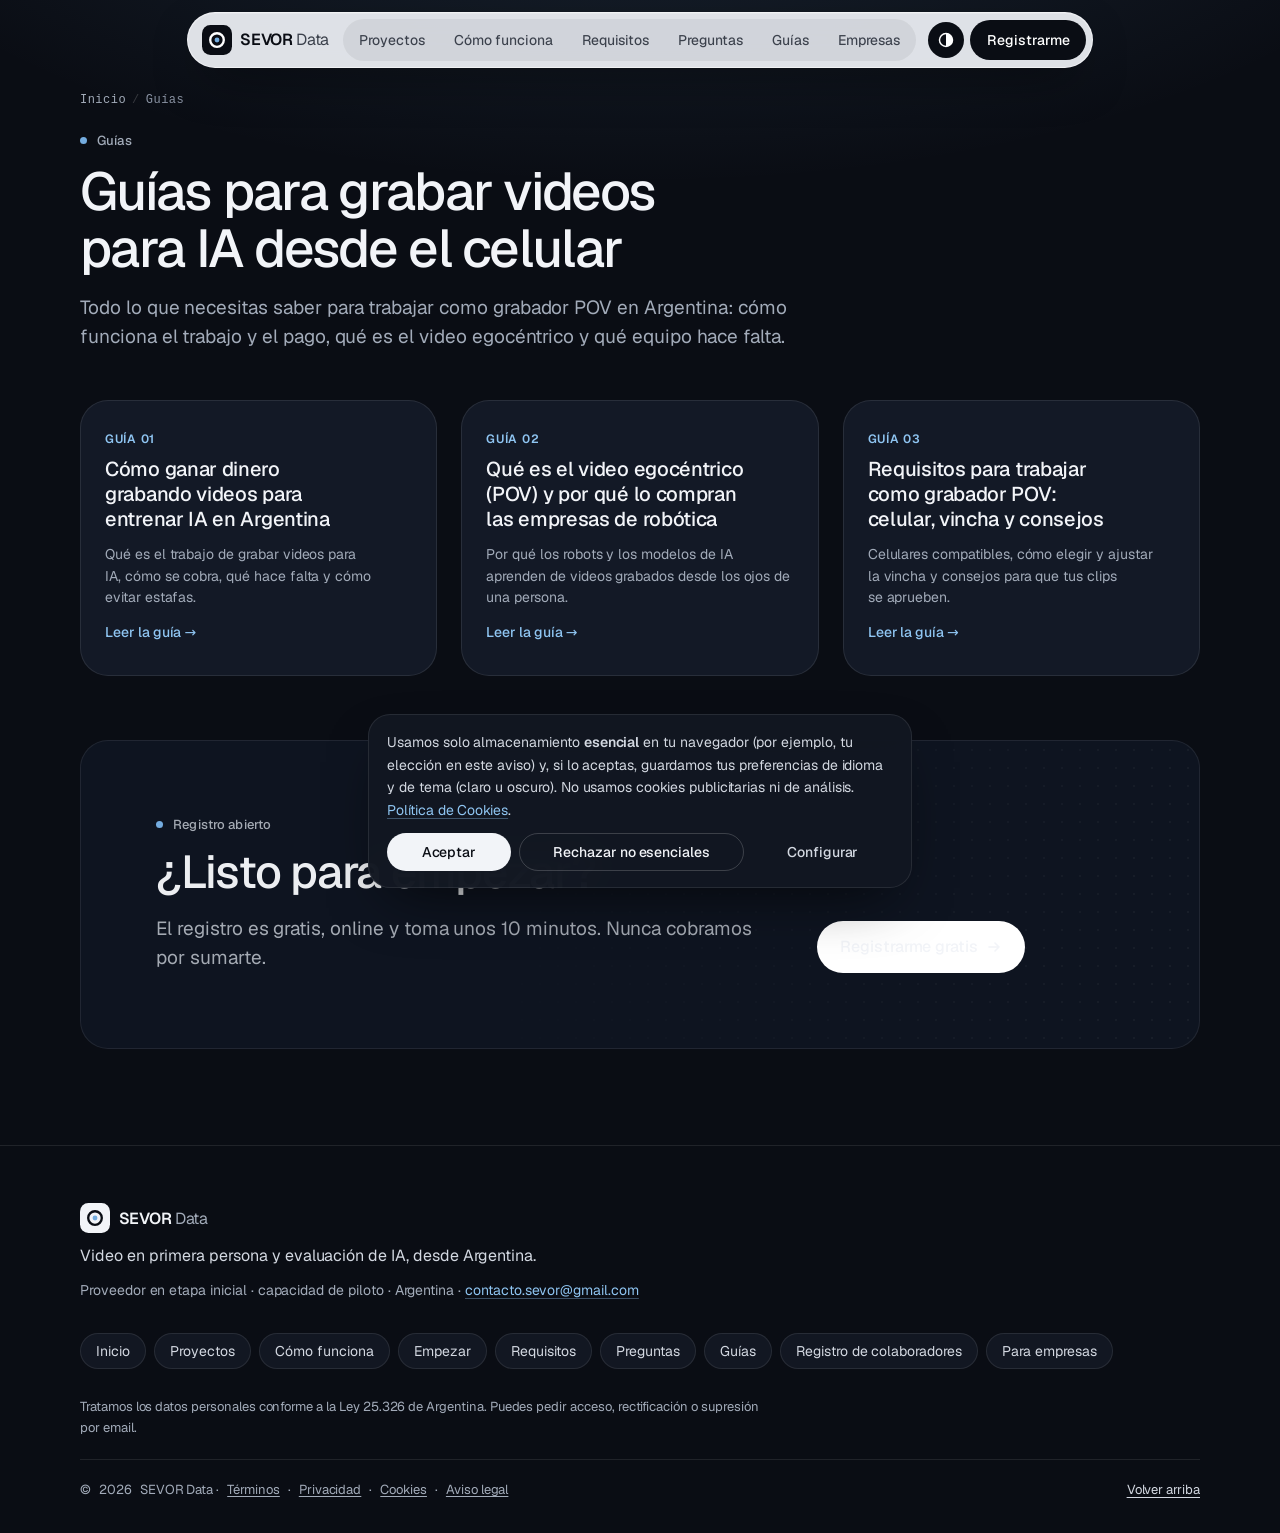
==== commit 9ec5722b: "Quitar leyenda IA y usar «colaborador independiente»" ====
--- a/guias/index.html
+++ b/guias/index.html
@@ -43,7 +43,7 @@
       "url": "https://sevor-data.dev.ar/",
       "logo": "https://sevor-data.dev.ar/assets/img/logo-512.png",
       "email": "contacto.sevor@gmail.com",
-      "description": "Equipo argentino que coordina contratistas independientes para grabar video egocéntrico (POV) de tareas del hogar y al aire libre, usado para entrenar modelos de inteligencia artificial y robótica.",
+      "description": "Equipo argentino que coordina colaboradores independientes para grabar video egocéntrico (POV) de tareas del hogar y al aire libre, usado para entrenar modelos de inteligencia artificial y robótica.",
       "areaServed": {
         "@type": "Country",
         "name": "Argentina"
@@ -183,7 +183,7 @@
       </div>
       <nav class="sx-footer__nav" aria-labelledby="f-explore">
         <h2 id="f-explore" class="visually-hidden">Explorar</h2>
-        <ul class="sx-pills"><li><a href="../">Inicio</a></li><li><a href="../#proyectos">Proyectos</a></li><li><a href="../#como-funciona">Cómo funciona</a></li><li><a href="../#empezar">Empezar</a></li><li><a href="../#requisitos">Requisitos</a></li><li><a href="../#preguntas">Preguntas</a></li><li><a href="../guias/">Guías</a></li><li><a href="../registro.html">Registro de contratistas</a></li><li><a href="../para-empresas.html">Para empresas</a></li></ul>
+        <ul class="sx-pills"><li><a href="../">Inicio</a></li><li><a href="../#proyectos">Proyectos</a></li><li><a href="../#como-funciona">Cómo funciona</a></li><li><a href="../#empezar">Empezar</a></li><li><a href="../#requisitos">Requisitos</a></li><li><a href="../#preguntas">Preguntas</a></li><li><a href="../guias/">Guías</a></li><li><a href="../registro.html">Registro de colaboradores</a></li><li><a href="../para-empresas.html">Para empresas</a></li></ul>
       </nav>
       <p class="sx-footer__legal">Tratamos los datos personales conforme a la Ley 25.326 de Argentina. Puedes pedir acceso, rectificación o supresión por email.</p>
       <div class="sx-footer__bottom">
